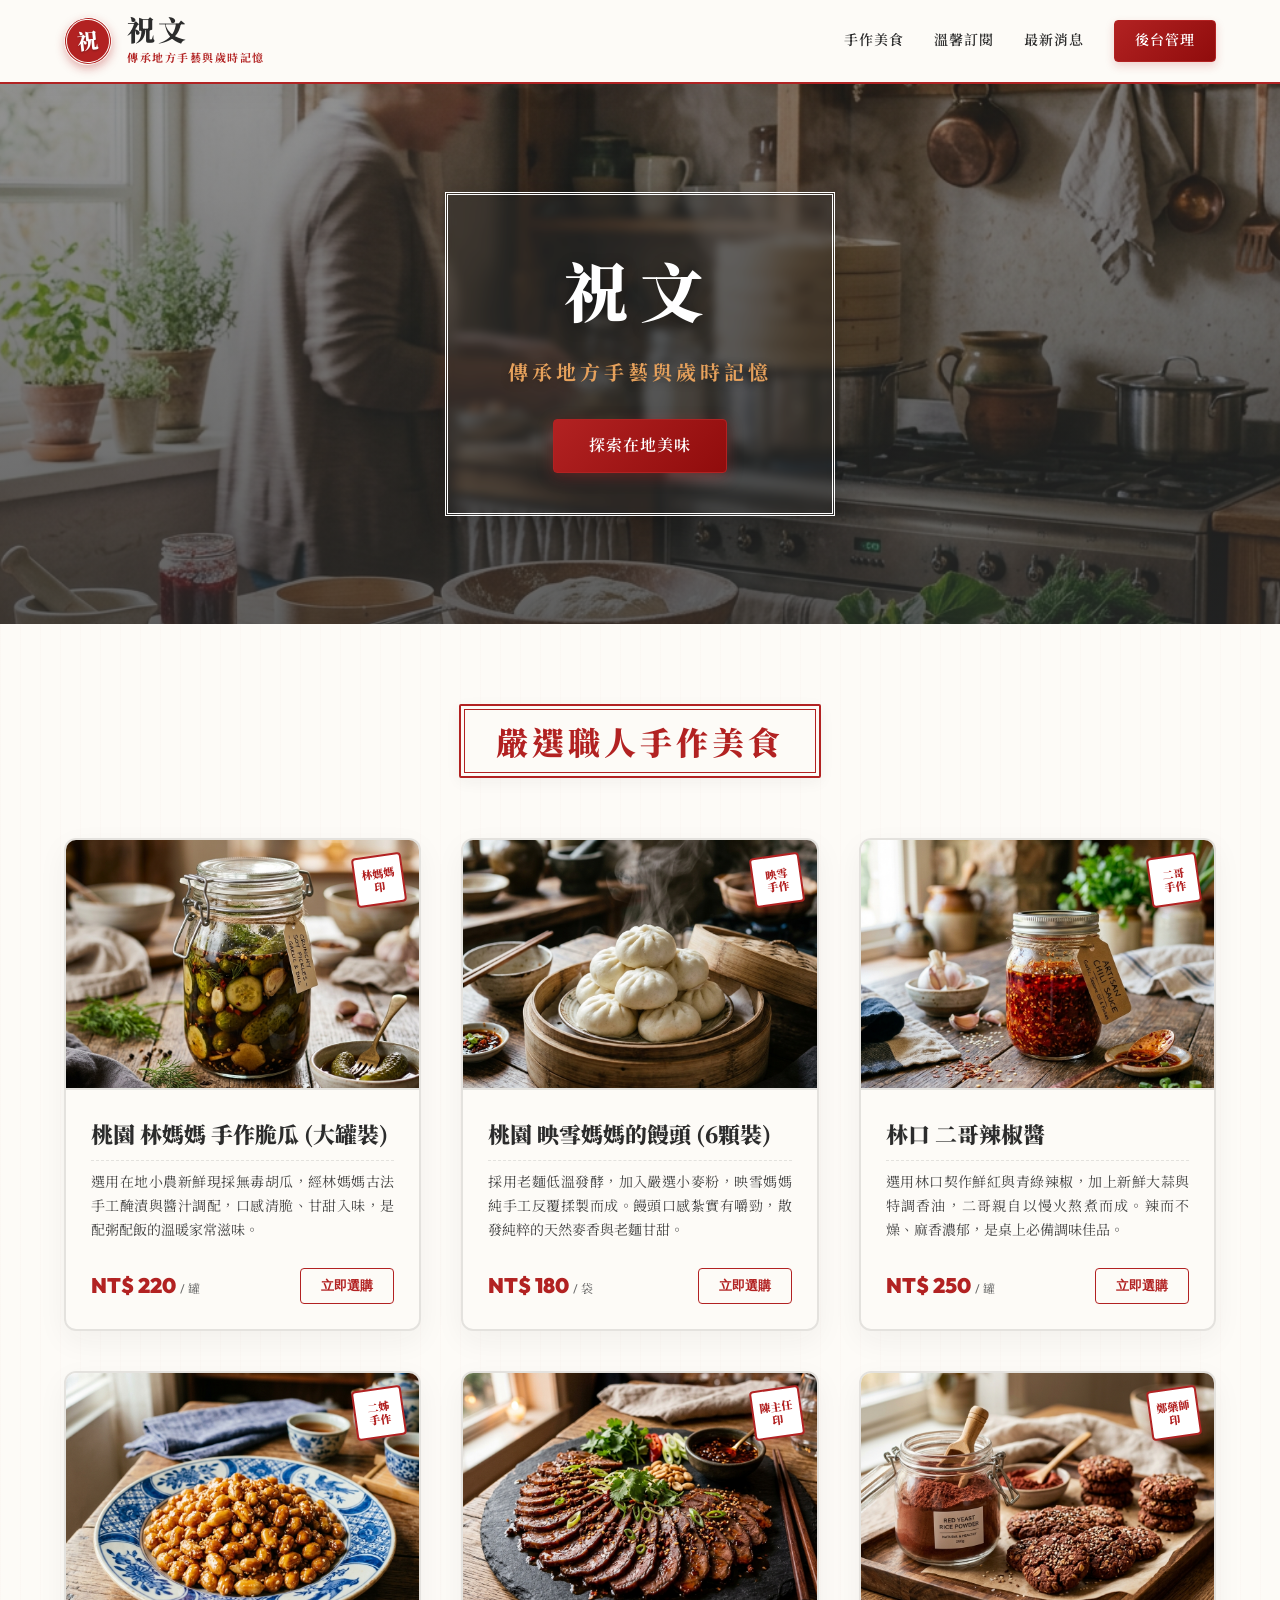
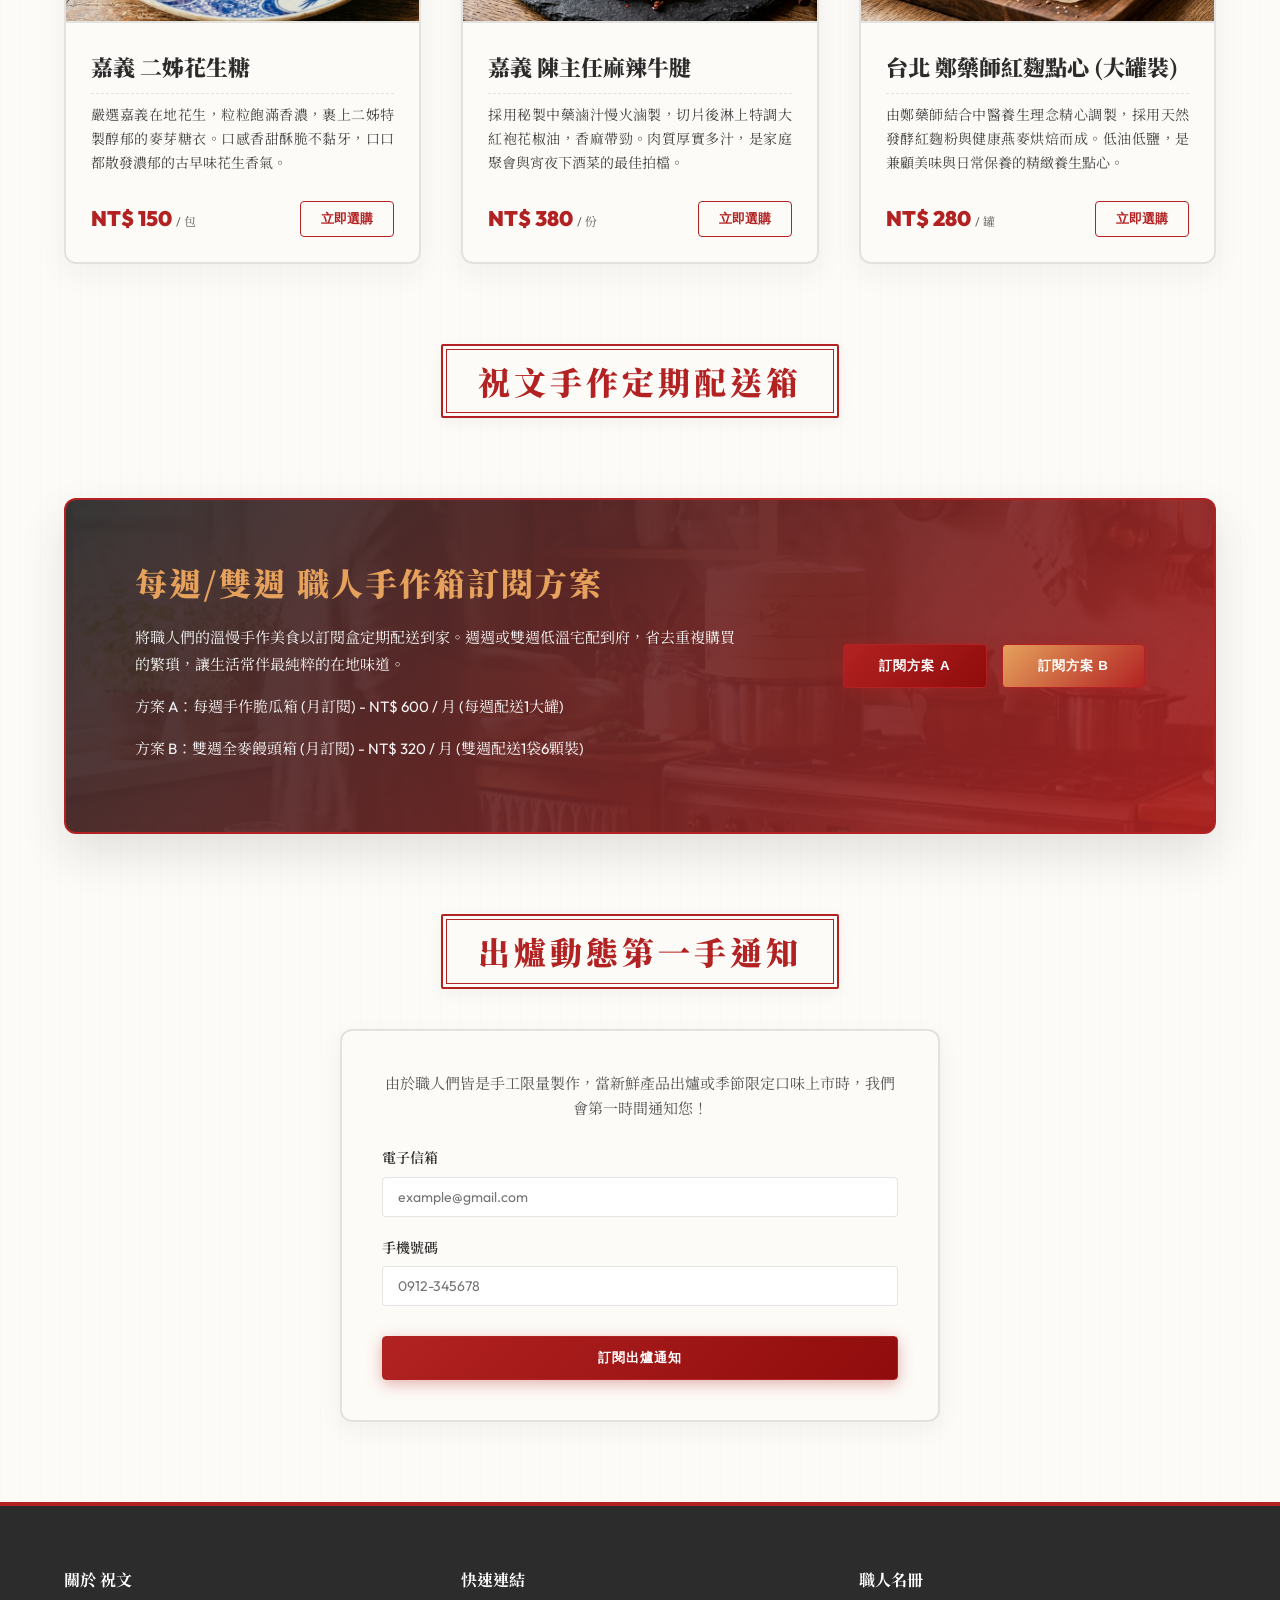
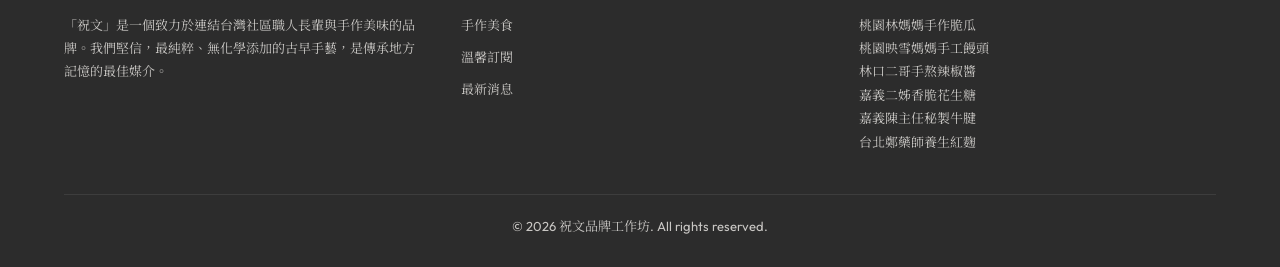
==== static/index.html @ 458bd20e "Initial commit for Zhuwen mom's taste" ====
<!DOCTYPE html>
<html lang="zh-TW">
<head>
    <meta charset="utf-8">
    <meta name="viewport" content="width=device-width, initial-scale=1.0">
    <title>祝文 | 傳承地方手藝與歲時記憶 - 職人手作美食平台</title>
    <link rel="stylesheet" href="style.css">
</head>
<body>

    <!-- Header Navigation -->
    <header>
        <a href="index.html" class="brand-header-group">
            <div class="brand-stamp">祝</div>
            <div class="logo-container">
                <span class="brand-name">祝文</span>
                <span class="brand-slogan">傳承地方手藝與歲時記憶</span>
            </div>
        </a>
        <nav>
            <a href="#products">手作美食</a>
            <a href="#subscriptions">溫馨訂閱</a>
            <a href="#newsletter">最新消息</a>
            <a href="admin.html" class="btn-header">後台管理</a>
        </nav>
    </header>

    <!-- Hero Banner -->
    <section class="hero-section">
        <div class="hero-bg"></div>
        <div class="hero-content">
            <h1>祝文</h1>
            <p>傳承地方手藝與歲時記憶</p>
            <a href="#products" class="btn-primary">探索在地美味</a>
        </div>
    </section>

    <!-- Product Showcase -->
    <section class="container" id="products">
        <div class="section-title">
            <h2>嚴選職人手作美食</h2>
        </div>
        <div class="product-grid">
            <!-- Product 1: Mrs. Lin Pickled Cucumber -->
            <div class="product-card">
                <div class="product-img">
                    <img src="images/cucumber.png" alt="桃園 林媽媽手作脆瓜">
                </div>
                <div class="product-info">
                    <h3>桃園 林媽媽 手作脆瓜 (大罐裝)</h3>
                    <p class="product-desc">選用在地小農新鮮現採無毒胡瓜，經林媽媽古法手工醃漬與醬汁調配，口感清脆、甘甜入味，是配粥配飯的溫暖家常滋味。</p>
                    <div class="product-meta">
                        <span class="product-price">NT$ 220 <span>/ 罐</span></span>
                        <button class="btn-card" onclick="openOrderModal('桃園 林媽媽 手作脆瓜 (大罐裝)', 220, 'single')">立即選購</button>
                    </div>
                    <div class="artisan-seal">林媽媽<br>印</div>
                </div>
            </div>
            
            <!-- Product 2: Mrs. Ying-Xue Steamed Buns -->
            <div class="product-card">
                <div class="product-img">
                    <img src="images/buns.png" alt="桃園 映雪媽媽的饅頭">
                </div>
                <div class="product-info">
                    <h3>桃園 映雪媽媽的饅頭 (6顆裝)</h3>
                    <p class="product-desc">採用老麵低溫發酵，加入嚴選小麥粉，映雪媽媽純手工反覆揉製而成。饅頭口感紮實有嚼勁，散發純粹的天然麥香與老麵甘甜。</p>
                    <div class="product-meta">
                        <span class="product-price">NT$ 180 <span>/ 袋</span></span>
                        <button class="btn-card" onclick="openOrderModal('桃園 映雪媽媽的饅頭 (6顆裝)', 180, 'single')">立即選購</button>
                    </div>
                    <div class="artisan-seal">映雪<br>手作</div>
                </div>
            </div>

            <!-- Product 3: Linkou Brother Er Chili Sauce -->
            <div class="product-card">
                <div class="product-img">
                    <img src="images/chili.png" alt="林口 二哥辣椒醬">
                </div>
                <div class="product-info">
                    <h3>林口 二哥辣椒醬</h3>
                    <p class="product-desc">選用林口契作鮮紅與青綠辣椒，加上新鮮大蒜與特調香油，二哥親自以慢火熬煮而成。辣而不燥、麻香濃郁，是桌上必備調味佳品。</p>
                    <div class="product-meta">
                        <span class="product-price">NT$ 250 <span>/ 罐</span></span>
                        <button class="btn-card" onclick="openOrderModal('林口 二哥辣椒醬', 250, 'single')">立即選購</button>
                    </div>
                    <div class="artisan-seal">二哥<br>手作</div>
                </div>
            </div>

            <!-- Product 4: Chiayi Second Sister Peanut Candy -->
            <div class="product-card">
                <div class="product-img">
                    <img src="images/peanuts.png" alt="嘉義 二姊花生糖">
                </div>
                <div class="product-info">
                    <h3>嘉義 二姊花生糖</h3>
                    <p class="product-desc">嚴選嘉義在地花生，粒粒飽滿香濃，裹上二姊特製醇郁的麥芽糖衣。口感香甜酥脆不黏牙，口口都散發濃郁的古早味花生香氣。</p>
                    <div class="product-meta">
                        <span class="product-price">NT$ 150 <span>/ 包</span></span>
                        <button class="btn-card" onclick="openOrderModal('嘉義 二姊花生糖', 150, 'single')">立即選購</button>
                    </div>
                    <div class="artisan-seal">二姊<br>手作</div>
                </div>
            </div>

            <!-- Product 5: Chiayi Director Chen Mala Beef Shank -->
            <div class="product-card">
                <div class="product-img">
                    <img src="images/beef.png" alt="嘉義 陳主任麻辣牛腱">
                </div>
                <div class="product-info">
                    <h3>嘉義 陳主任麻辣牛腱</h3>
                    <p class="product-desc">採用秘製中藥滷汁慢火滷製，切片後淋上特調大紅袍花椒油，香麻帶勁。肉質厚實多汁，是家庭聚會與宵夜下酒菜的最佳拍檔。</p>
                    <div class="product-meta">
                        <span class="product-price">NT$ 380 <span>/ 份</span></span>
                        <button class="btn-card" onclick="openOrderModal('嘉義 陳主任麻辣牛腱', 380, 'single')">立即選購</button>
                    </div>
                    <div class="artisan-seal">陳主任<br>印</div>
                </div>
            </div>

            <!-- Product 6: Taipei Pharmacist Zheng Red Yeast Rice -->
            <div class="product-card">
                <div class="product-img">
                    <img src="images/red_yeast.png" alt="台北 鄭藥師紅麴點心">
                </div>
                <div class="product-info">
                    <h3>台北 鄭藥師紅麴點心 (大罐裝)</h3>
                    <p class="product-desc">由鄭藥師結合中醫養生理念精心調製，採用天然發酵紅麴粉與健康燕麥烘焙而成。低油低鹽，是兼顧美味與日常保養的精緻養生點心。</p>
                    <div class="product-meta">
                        <span class="product-price">NT$ 280 <span>/ 罐</span></span>
                        <button class="btn-card" onclick="openOrderModal('台北 鄭藥師紅麴點心 (大罐裝)', 280, 'single')">立即選購</button>
                    </div>
                    <div class="artisan-seal">鄭藥師<br>印</div>
                </div>
            </div>
        </div>
    </section>

    <!-- Subscriptions Section -->
    <section class="container" id="subscriptions">
        <div class="section-title">
            <h2>祝文手作定期配送箱</h2>
        </div>
        <div class="sub-banner">
            <div class="sub-banner-text">
                <h3>每週/雙週 職人手作箱訂閱方案</h3>
                <p>將職人們的溫慢手作美食以訂閱盒定期配送到家。週週或雙週低溫宅配到府，省去重複購買的繁瑣，讓生活常伴最純粹的在地味道。</p>
                <p>方案 A：每週手作脆瓜箱 (月訂閱) - NT$ 600 / 月 (每週配送1大罐)</p>
                <p>方案 B：雙週全麥饅頭箱 (月訂閱) - NT$ 320 / 月 (雙週配送1袋6顆裝)</p>
            </div>
            <div style="display: flex; gap: 15px; flex-wrap: wrap;">
                <button class="btn-primary" onclick="openOrderModal('每週手作脆瓜箱 (訂閱/月)', 600, 'subscription')">訂閱方案 A</button>
                <button class="btn-primary" style="background: linear-gradient(135deg, var(--harvest-yellow), var(--temple-red));" onclick="openOrderModal('雙週全麥饅頭箱 (訂閱/月)', 320, 'subscription')">訂閱方案 B</button>
            </div>
        </div>
    </section>

    <!-- Newsletter/Notification Subscription -->
    <section class="container" id="newsletter" style="max-width: 600px; text-align: center;">
        <div class="section-title">
            <h2>出爐動態第一手通知</h2>
        </div>
        <div class="metric-card" style="padding: 40px; margin-top: -20px;">
            <p style="margin-bottom: 25px; font-size: 15px; color: #555;">由於職人們皆是手工限量製作，當新鮮產品出爐或季節限定口味上市時，我們會第一時間通知您！</p>
            <form id="subscribe-form" onsubmit="handleSubscribe(event)">
                <div class="form-group" style="text-align: left;">
                    <label for="sub-email">電子信箱</label>
                    <input type="email" id="sub-email" class="form-control" placeholder="example@gmail.com" required>
                </div>
                <div class="form-group" style="text-align: left;">
                    <label for="sub-phone">手機號碼</label>
                    <input type="tel" id="sub-phone" class="form-control" placeholder="0912-345678" required>
                </div>
                <button type="submit" class="btn-primary" style="width: 100%; margin-top: 10px;">訂閱出爐通知</button>
            </form>
            <div id="sub-status" style="margin-top: 15px; font-weight: bold; color: var(--temple-red); display: none;"></div>
        </div>
    </section>

    <!-- Footer -->
    <footer>
        <div class="footer-grid">
            <div class="footer-col">
                <h4>關於 祝文</h4>
                <p>「祝文」是一個致力於連結台灣社區職人長輩與手作美味的品牌。我們堅信，最純粹、無化學添加的古早手藝，是傳承地方記憶的最佳媒介。</p>
            </div>
            <div class="footer-col">
                <h4>快速連結</h4>
                <ul>
                    <li><a href="#products">手作美食</a></li>
                    <li><a href="#subscriptions">溫馨訂閱</a></li>
                    <li><a href="#newsletter">最新消息</a></li>
                </ul>
            </div>
            <div class="footer-col">
                <h4>職人名冊</h4>
                <p>桃園林媽媽手作脆瓜<br>
                桃園映雪媽媽手工饅頭<br>
                林口二哥手熬辣椒醬<br>
                嘉義二姊香脆花生糖<br>
                嘉義陳主任秘製牛腱<br>
                台北鄭藥師養生紅麴</p>
            </div>
        </div>
        <div class="footer-bottom">
            <p>&copy; 2026 祝文品牌工作坊. All rights reserved.</p>
        </div>
    </footer>

    <!-- Ordering Modal -->
    <div class="modal" id="order-modal">
        <div class="modal-content">
            <button class="modal-close" onclick="closeOrderModal()">&times;</button>
            <h3 id="modal-title" style="margin-bottom: 20px; font-family: 'Noto Serif TC', serif; color: var(--temple-red); font-size: 24px;"></h3>
            <form id="order-form" onsubmit="handlePlaceOrder(event)">
                <input type="hidden" id="order-item-name">
                <input type="hidden" id="order-item-price">
                <input type="hidden" id="order-type">
                
                <div class="form-group">
                    <label for="cust-name">收件人姓名</label>
                    <input type="text" id="cust-name" class="form-control" required>
                </div>
                <div class="form-group">
                    <label for="cust-phone">聯絡手機</label>
                    <input type="tel" id="cust-phone" class="form-control" required placeholder="0912-345678">
                </div>
                <div class="form-group">
                    <label for="cust-address">配送地址</label>
                    <input type="text" id="cust-address" class="form-control" required>
                </div>
                <div class="form-group">
                    <label for="cust-qty" id="qty-label">數量</label>
                    <input type="number" id="cust-qty" class="form-control" min="1" value="1" oninput="updateTotal()" required>
                </div>
                <div style="margin: 25px 0; display: flex; justify-content: space-between; align-items: center; border-top: 1px dashed var(--glass-border); padding-top: 15px;">
                    <span style="font-weight: 600; font-size: 16px;">應付總金額：</span>
                    <span id="order-total" style="font-size: 24px; font-weight: 800; color: var(--temple-red);">NT$ 0</span>
                </div>
                <button type="submit" class="btn-primary" style="width: 100%;">確認提交</button>
            </form>
        </div>
    </div>

    <!-- Scripts -->
    <script>
        function openOrderModal(itemName, price, type) {
            document.getElementById('order-item-name').value = itemName;
            document.getElementById('order-item-price').value = price;
            document.getElementById('order-type').value = type;
            
            document.getElementById('modal-title').innerText = type === 'subscription' ? '手作箱溫馨訂閱' : '美食單次選購';
            
            if (type === 'subscription') {
                document.getElementById('qty-label').style.display = 'none';
                document.getElementById('cust-qty').style.display = 'none';
                document.getElementById('cust-qty').value = 1;
            } else {
                document.getElementById('qty-label').style.display = 'block';
                document.getElementById('cust-qty').style.display = 'block';
                document.getElementById('cust-qty').value = 1;
            }
            
            updateTotal();
            document.getElementById('order-modal').classList.add('active');
        }

        function closeOrderModal() {
            document.getElementById('order-modal').classList.remove('active');
            document.getElementById('order-form').reset();
        }

        function updateTotal() {
            const price = parseFloat(document.getElementById('order-item-price').value) || 0;
            const qty = parseInt(document.getElementById('cust-qty').value) || 1;
            const total = price * qty;
            document.getElementById('order-total').innerText = 'NT$ ' + total;
        }

        async function handlePlaceOrder(event) {
            event.preventDefault();
            const customer_name = document.getElementById('cust-name').value;
            const phone = document.getElementById('cust-phone').value;
            const address = document.getElementById('cust-address').value;
            const qty = parseInt(document.getElementById('cust-qty').value) || 1;
            const item_name = document.getElementById('order-item-name').value;
            const price = parseFloat(document.getElementById('order-item-price').value) || 0;
            const type = document.getElementById('order-type').value;
            const amount = price * qty;
            
            const payload = {
                customer_name,
                phone,
                address,
                items: [{name: item_name, price, qty}],
                type,
                amount
            };
            
            try {
                const response = await fetch('/api/order', {
                    method: 'POST',
                    headers: {'Content-Type': 'application/json'},
                    body: JSON.stringify(payload)
                });
                const result = await response.json();
                if (result.status === 'success') {
                    alert('下單成功！您的訂單/訂閱編號為：' + result.order_id);
                    closeOrderModal();
                } else {
                    alert('提交失敗：' + result.message);
                }
            } catch (err) {
                alert('網路錯誤，無法提交訂單！');
            }
        }

        async function handleSubscribe(event) {
            event.preventDefault();
            const email = document.getElementById('sub-email').value;
            const phone = document.getElementById('sub-phone').value;
            const statusEl = document.getElementById('sub-status');
            
            try {
                const response = await fetch('/api/subscribe', {
                    method: 'POST',
                    headers: {'Content-Type': 'application/json'},
                    body: JSON.stringify({email, phone})
                });
                const result = await response.json();
                if (result.status === 'success') {
                    statusEl.innerText = '訂閱成功！最新出爐通知將第一時間發送給您。';
                    statusEl.style.display = 'block';
                    document.getElementById('subscribe-form').reset();
                    setTimeout(() => statusEl.style.display = 'none', 5000);
                } else {
                    alert('訂閱失敗：' + result.message);
                }
            } catch (err) {
                alert('網路錯誤，訂閱失敗！');
            }
        }
    </script>
</body>
</html>
---- static/style.css ----
@import url('https://fonts.googleapis.com/css2?family=Outfit:wght@300;400;600;800&family=Noto+Serif+TC:wght@400;700;900&display=swap');

:root {
    --temple-red: #B22222;
    --harvest-yellow: #E6A15C;
    --paper-white: #FDFBF7;
    --ink-black: #2C2C2C;
    --glass-bg: rgba(253, 251, 247, 0.96);
    --glass-border: rgba(44, 44, 44, 0.12);
    --shadow-light: rgba(44, 44, 44, 0.05);
    --shadow-dark: rgba(44, 44, 44, 0.12);
    --transition: all 0.3s cubic-bezier(0.4, 0, 0.2, 1);
}

* {
    margin: 0;
    padding: 0;
    box-sizing: border-box;
}

body {
    background-color: var(--paper-white);
    /* Vintage manuscript paper vertical lines effect */
    background-image: linear-gradient(90deg, rgba(178, 34, 34, 0.015) 1px, transparent 1px);
    background-size: 20px 100%;
    font-family: 'Outfit', 'Noto Serif TC', sans-serif;
    color: var(--ink-black);
    line-height: 1.7;
    overflow-x: hidden;
}

/* Animations */
@keyframes fadeInUp {
    from {
        opacity: 0;
        transform: translateY(20px);
    }
    to {
        opacity: 1;
        transform: translateY(0);
    }
}

/* Header & Brand Stamp Logo */
header {
    background: var(--glass-bg);
    backdrop-filter: blur(12px);
    border-bottom: 2px solid var(--temple-red);
    position: sticky;
    top: 0;
    z-index: 1000;
    padding: 15px 5%;
    display: flex;
    justify-content: space-between;
    align-items: center;
    box-shadow: 0 4px 30px var(--shadow-light);
}

.brand-header-group {
    display: flex;
    align-items: center;
    gap: 15px;
    text-decoration: none;
    color: inherit;
}

.brand-stamp {
    width: 48px;
    height: 48px;
    background-color: var(--temple-red);
    border-radius: 50%;
    display: flex;
    align-items: center;
    justify-content: center;
    box-shadow: 0 4px 10px rgba(178, 34, 34, 0.35);
    font-family: 'Noto Serif TC', serif;
    font-weight: 900;
    font-size: 21px;
    color: #fff;
    border: 3px double #FDFBF7;
    text-shadow: 0 1px 2px rgba(0, 0, 0, 0.3);
    transform: rotate(-6deg); /* Styled organic stamp rotation */
    user-select: none;
}

.logo-container {
    display: flex;
    flex-direction: column;
}

.brand-name {
    font-family: 'Noto Serif TC', serif;
    font-weight: 900;
    font-size: 28px;
    letter-spacing: 3px;
    color: var(--ink-black);
    line-height: 1.0;
}

.brand-phonetic {
    font-family: 'Outfit', sans-serif;
    font-size: 11px;
    font-weight: 600;
    color: var(--temple-red);
    letter-spacing: 2px;
    margin-left: 8px;
    text-transform: uppercase;
}

.brand-slogan {
    font-family: 'Noto Serif TC', serif;
    font-weight: 700;
    font-size: 11px;
    letter-spacing: 1.5px;
    color: var(--temple-red);
    margin-top: 5px;
}

nav {
    display: flex;
    align-items: center;
    gap: 30px;
}

nav a {
    text-decoration: none;
    color: var(--ink-black);
    font-weight: 600;
    font-size: 14px;
    transition: var(--transition);
    letter-spacing: 1px;
}

nav a:hover {
    color: var(--temple-red);
}

.btn-header {
    background: linear-gradient(135deg, var(--temple-red), #900c0c);
    color: #fff !important;
    padding: 8px 20px;
    border-radius: 4px; /* Blocky traditional tag style */
    font-weight: 600;
    box-shadow: 0 4px 10px rgba(178, 34, 34, 0.2);
    border: 1px solid var(--temple-red);
}

.btn-header:hover {
    transform: translateY(-2px);
    box-shadow: 0 6px 15px rgba(178, 34, 34, 0.3);
}

/* Hero Section */
.hero-section {
    position: relative;
    height: 60vh;
    display: flex;
    align-items: center;
    justify-content: center;
    text-align: center;
    color: #fff;
    padding: 0 20px;
    overflow: hidden;
}

.hero-bg {
    position: absolute;
    top: 0; left: 0; width: 100%; height: 100%;
    background-image: linear-gradient(rgba(44, 44, 44, 0.5), rgba(44, 44, 44, 0.75)), url('images/hero.png');
    background-size: cover;
    background-position: center;
    z-index: 1;
    transform: scale(1.03);
    transition: transform 5s ease-out;
}

.hero-section:hover .hero-bg {
    transform: scale(1);
}

.hero-content {
    position: relative;
    z-index: 2;
    max-width: 800px;
    animation: fadeInUp 1s ease-out;
    border: 3px double #fff;
    padding: 40px 60px;
    background: rgba(44, 44, 44, 0.35);
    backdrop-filter: blur(4px);
    box-shadow: 0 10px 30px rgba(0,0,0,0.3);
}

.hero-content h1 {
    font-family: 'Noto Serif TC', serif;
    font-weight: 900;
    font-size: 64px;
    letter-spacing: 12px;
    margin-bottom: 12px;
    text-shadow: 0 4px 15px rgba(0,0,0,0.4);
}

.hero-content p {
    font-family: 'Noto Serif TC', serif;
    font-size: 20px;
    font-weight: 700;
    color: var(--harvest-yellow);
    letter-spacing: 4px;
    margin-bottom: 30px;
    text-shadow: 0 2px 8px rgba(0,0,0,0.4);
}

.btn-primary {
    display: inline-block;
    padding: 12px 35px;
    background: linear-gradient(135deg, var(--temple-red), #900c0c);
    color: #fff;
    text-decoration: none;
    font-weight: 600;
    border-radius: 4px; /* Blocky shop sign style */
    box-shadow: 0 4px 15px rgba(178, 34, 34, 0.35);
    border: 1px solid var(--temple-red);
    cursor: pointer;
    transition: var(--transition);
    letter-spacing: 1px;
}

.btn-primary:hover {
    transform: translateY(-3px);
    box-shadow: 0 8px 25px rgba(178, 34, 34, 0.5);
}

/* Section Plaque Signboards (匾額設計) */
.container {
    width: 90%;
    max-width: 1200px;
    margin: 80px auto;
}

.section-title {
    text-align: center;
    margin-bottom: 60px;
}

.section-title h2 {
    font-family: 'Noto Serif TC', serif;
    font-weight: 900;
    font-size: 32px;
    color: var(--temple-red);
    border: 2px solid var(--temple-red);
    padding: 8px 35px;
    border-radius: 2px;
    background: var(--glass-bg);
    box-shadow: 0 4px 15px var(--shadow-light);
    display: inline-block;
    letter-spacing: 4px;
    position: relative;
}

/* Vintage double border decoration inside plaque */
.section-title h2::before {
    content: "";
    position: absolute;
    top: 3px; left: 3px; right: 3px; bottom: 3px;
    border: 1px solid var(--temple-red);
    pointer-events: none;
}

/* Product Section & Cards */
.product-grid {
    display: grid;
    grid-template-columns: repeat(auto-fit, minmax(340px, 1fr));
    gap: 40px;
}

.product-card {
    background: var(--glass-bg);
    border: 2px solid var(--glass-border);
    border-radius: 12px;
    overflow: hidden;
    box-shadow: 0 10px 30px var(--shadow-light);
    transition: var(--transition);
    display: flex;
    flex-direction: column;
    position: relative;
}

.product-card:hover {
    transform: translateY(-8px);
    box-shadow: 0 15px 40px var(--shadow-dark);
    border-color: var(--temple-red);
}

.product-img {
    height: 250px;
    overflow: hidden;
    position: relative;
    border-bottom: 2px solid var(--glass-border);
}

.product-img img {
    width: 100%;
    height: 100%;
    object-fit: cover;
    transition: var(--transition);
}

.product-card:hover .product-img img {
    transform: scale(1.05);
}

/* Artisan Signature Seal (落款章) - Relocated to top-right of image to avoid overlaps */
.artisan-seal {
    position: absolute;
    top: 15px;
    right: 15px;
    z-index: 10;
    width: 50px;
    height: 50px;
    border: 2.5px solid var(--temple-red);
    color: var(--temple-red);
    background-color: #fff;
    font-family: 'Noto Serif TC', serif;
    font-size: 11px;
    font-weight: 900;
    display: flex;
    align-items: center;
    justify-content: center;
    text-align: center;
    line-height: 1.15;
    border-radius: 4px;
    transform: rotate(-8deg); /* Organic stamped tilt */
    box-shadow: 0 4px 10px rgba(178, 34, 34, 0.2);
    pointer-events: none;
    user-select: none;
}

.product-info {
    padding: 25px;
    display: flex;
    flex-direction: column;
    flex-grow: 1;
}

.product-info h3 {
    font-family: 'Noto Serif TC', serif;
    font-weight: 900;
    font-size: 22px;
    margin-bottom: 10px;
    color: var(--ink-black);
    border-bottom: 1px dashed var(--glass-border);
    padding-bottom: 8px;
}

.product-desc {
    font-size: 14px;
    color: #444;
    margin-bottom: 25px;
    flex-grow: 1;
    text-align: justify;
}

.product-meta {
    display: flex;
    justify-content: space-between;
    align-items: center;
    margin-top: auto;
}

.product-price {
    font-size: 21px;
    font-weight: 900;
    color: var(--temple-red);
}

.product-price span {
    font-size: 12px;
    color: #666;
    font-weight: 400;
}

.btn-card {
    background: transparent;
    border: 1.5px solid var(--temple-red);
    color: var(--temple-red);
    padding: 8px 20px;
    border-radius: 4px; /* Blocky label style */
    font-weight: 600;
    font-size: 13px;
    cursor: pointer;
    transition: var(--transition);
}

.btn-card:hover {
    background: var(--temple-red);
    color: #fff;
    box-shadow: 0 4px 10px rgba(178, 34, 34, 0.2);
}

/* Subscription Box Banner */
.sub-banner {
    background: linear-gradient(135deg, rgba(44, 44, 44, 0.95), rgba(178, 34, 34, 0.9)), url('images/hero.png');
    background-size: cover;
    background-position: center;
    border-radius: 12px;
    border: 2px solid var(--temple-red);
    padding: 55px 6%;
    color: #fff;
    box-shadow: 0 20px 45px var(--shadow-dark);
    margin-top: 80px;
    display: flex;
    align-items: center;
    justify-content: space-between;
    gap: 40px;
    flex-wrap: wrap;
}

.sub-banner-text {
    max-width: 600px;
}

.sub-banner-text h3 {
    font-family: 'Noto Serif TC', serif;
    font-size: 32px;
    font-weight: 900;
    color: var(--harvest-yellow);
    margin-bottom: 15px;
    letter-spacing: 2px;
}

.sub-banner-text p {
    font-size: 15px;
    opacity: 0.95;
    margin-bottom: 15px;
    line-height: 1.8;
}

/* Modals */
.modal {
    position: fixed;
    top: 0; left: 0; width: 100%; height: 100%;
    background: rgba(44, 44, 44, 0.4);
    backdrop-filter: blur(8px);
    z-index: 2000;
    display: flex;
    align-items: center;
    justify-content: center;
    opacity: 0;
    pointer-events: none;
    transition: var(--transition);
}

.modal.active {
    opacity: 1;
    pointer-events: auto;
}

.modal-content {
    background: var(--paper-white);
    border: 2px solid var(--temple-red);
    border-radius: 12px;
    width: 90%;
    max-width: 520px;
    padding: 35px;
    box-shadow: 0 20px 50px rgba(0,0,0,0.3);
    position: relative;
    transform: scale(0.92);
    transition: var(--transition);
}

.modal.active .modal-content {
    transform: scale(1);
}

.modal-close {
    position: absolute;
    top: 20px;
    right: 20px;
    background: transparent;
    border: none;
    font-size: 24px;
    cursor: pointer;
    color: var(--ink-black);
    opacity: 0.4;
    transition: var(--transition);
}

.modal-close:hover {
    opacity: 1;
}

.form-group {
    margin-bottom: 20px;
}

.form-group label {
    display: block;
    font-weight: 600;
    font-size: 14px;
    margin-bottom: 6px;
}

.form-control {
    width: 100%;
    padding: 10px 15px;
    border: 1px solid var(--glass-border);
    background: #fff;
    border-radius: 4px;
    font-family: inherit;
    font-size: 14px;
    color: var(--ink-black);
    outline: none;
    transition: var(--transition);
}

.form-control:focus {
    border-color: var(--temple-red);
    box-shadow: 0 0 0 3px rgba(178, 34, 34, 0.12);
}

/* Footer Section */
footer {
    background: var(--ink-black);
    color: rgba(253, 251, 247, 0.75);
    padding: 60px 5% 30px;
    font-size: 13px;
    border-top: 4px solid var(--temple-red);
}

.footer-grid {
    display: grid;
    grid-template-columns: repeat(auto-fit, minmax(220px, 1fr));
    gap: 40px;
    max-width: 1200px;
    margin: 0 auto 40px;
}

.footer-col h4 {
    font-family: 'Noto Serif TC', serif;
    font-weight: 700;
    color: #fff;
    font-size: 16px;
    margin-bottom: 20px;
}

.footer-col p {
    line-height: 1.8;
}

.footer-col ul {
    list-style: none;
}

.footer-col ul li {
    margin-bottom: 10px;
}

.footer-col ul li a {
    color: inherit;
    text-decoration: none;
    transition: var(--transition);
}

.footer-col ul li a:hover {
    color: var(--harvest-yellow);
}

.footer-bottom {
    text-align: center;
    border-top: 1px solid rgba(253, 251, 247, 0.08);
    padding-top: 20px;
    max-width: 1200px;
    margin: 0 auto;
}

/* === BACKEND DASHBOARD (admin.html) === */
.dashboard-grid {
    display: grid;
    grid-template-columns: repeat(auto-fit, minmax(220px, 1fr));
    gap: 25px;
    margin-bottom: 40px;
}

.metric-card {
    background: var(--glass-bg);
    backdrop-filter: blur(8px);
    border: 2px solid var(--glass-border);
    padding: 25px;
    border-radius: 12px;
    box-shadow: 0 8px 24px var(--shadow-light);
    display: flex;
    flex-direction: column;
}

.metric-lbl {
    font-size: 11px;
    font-weight: 600;
    color: var(--harvest-yellow);
    letter-spacing: 1.5px;
    text-transform: uppercase;
}

.metric-val {
    font-size: 32px;
    font-weight: 800;
    color: var(--temple-red);
    margin: 8px 0;
}

.metric-desc {
    font-size: 12px;
    color: #666;
}

/* Tabs System */
.tabs-header {
    display: flex;
    border-bottom: 1px solid var(--glass-border);
    margin-bottom: 30px;
    gap: 10px;
}

.tab-btn {
    background: transparent;
    border: none;
    border-bottom: 3px solid transparent;
    padding: 10px 20px;
    font-weight: 600;
    font-size: 15px;
    color: #666;
    cursor: pointer;
    transition: var(--transition);
}

.tab-btn.active {
    color: var(--temple-red);
    border-bottom-color: var(--temple-red);
}

.tab-panel {
    display: none;
    animation: fadeInUp 0.4s ease-out;
}

.tab-panel.active {
    display: block;
}

/* Tables & Lists */
.data-table-container {
    background: var(--glass-bg);
    border: 2px solid var(--glass-border);
    border-radius: 12px;
    overflow-x: auto;
    box-shadow: 0 4px 15px var(--shadow-light);
}

table {
    width: 100%;
    border-collapse: collapse;
    text-align: left;
    font-size: 14px;
}

th, td {
    padding: 15px 20px;
    border-bottom: 1px solid var(--glass-border);
}

th {
    background: rgba(44, 44, 44, 0.02);
    font-weight: 600;
    color: var(--ink-black);
}

tr:last-child td {
    border-bottom: none;
}

.badge {
    display: inline-block;
    padding: 3px 8px;
    font-size: 11px;
    font-weight: 600;
    border-radius: 10px;
}

.badge.pending {
    background: rgba(230, 161, 92, 0.12);
    color: var(--harvest-yellow);
    border: 1px solid var(--harvest-yellow);
}

.badge.shipped {
    background: rgba(178, 34, 34, 0.12);
    color: var(--temple-red);
    border: 1px solid var(--temple-red);
}

.badge.sub {
    background: rgba(44, 44, 44, 0.05);
    color: var(--ink-black);
}

.badge.single {
    background: rgba(0, 0, 0, 0.03);
    color: #666;
}

.btn-ship {
    background: var(--temple-red);
    color: #fff;
    border: none;
    padding: 6px 12px;
    border-radius: 4px;
    font-size: 12px;
    font-weight: 600;
    cursor: pointer;
    box-shadow: 0 2px 5px rgba(178, 34, 34, 0.2);
    transition: var(--transition);
}

.btn-ship:hover {
    background: #900c0c;
    box-shadow: 0 4px 10px rgba(178, 34, 34, 0.35);
}

/* SVG circular progress indicator */
.progress-container {
    display: flex;
    align-items: center;
    gap: 15px;
}

.progress-circle {
    width: 60px;
    height: 60px;
}

.progress-circle-bg {
    fill: none;
    stroke: rgba(44, 44, 44, 0.05);
    stroke-width: 4px;
}

.progress-circle-bar {
    fill: none;
    stroke: var(--temple-red);
    stroke-width: 4px;
    stroke-linecap: round;
    transition: stroke-dashoffset 0.8s ease-in-out;
}

/* Notification Broadcaster Area */
.broadcast-box {
    background: var(--glass-bg);
    border: 2px solid var(--glass-border);
    padding: 30px;
    border-radius: 16px;
    box-shadow: 0 8px 24px var(--shadow-light);
    max-width: 600px;
}

.broadcast-box h3 {
    font-family: 'Noto Serif TC', serif;
    font-size: 20px;
    margin-bottom: 10px;
    color: var(--temple-red);
}

/* Time Seal Ribbon (時光封條) */
.time-seal-ribbon {
    display: block;
    margin-top: 8px;
    font-family: 'Consolas', 'Noto Serif TC', monospace;
    font-size: 10px;
    color: var(--temple-red);
    background: rgba(178, 34, 34, 0.06);
    border: 1px dashed var(--temple-red);
    padding: 4px 10px;
    border-radius: 3px;
    letter-spacing: 0.5px;
    text-align: center;
}
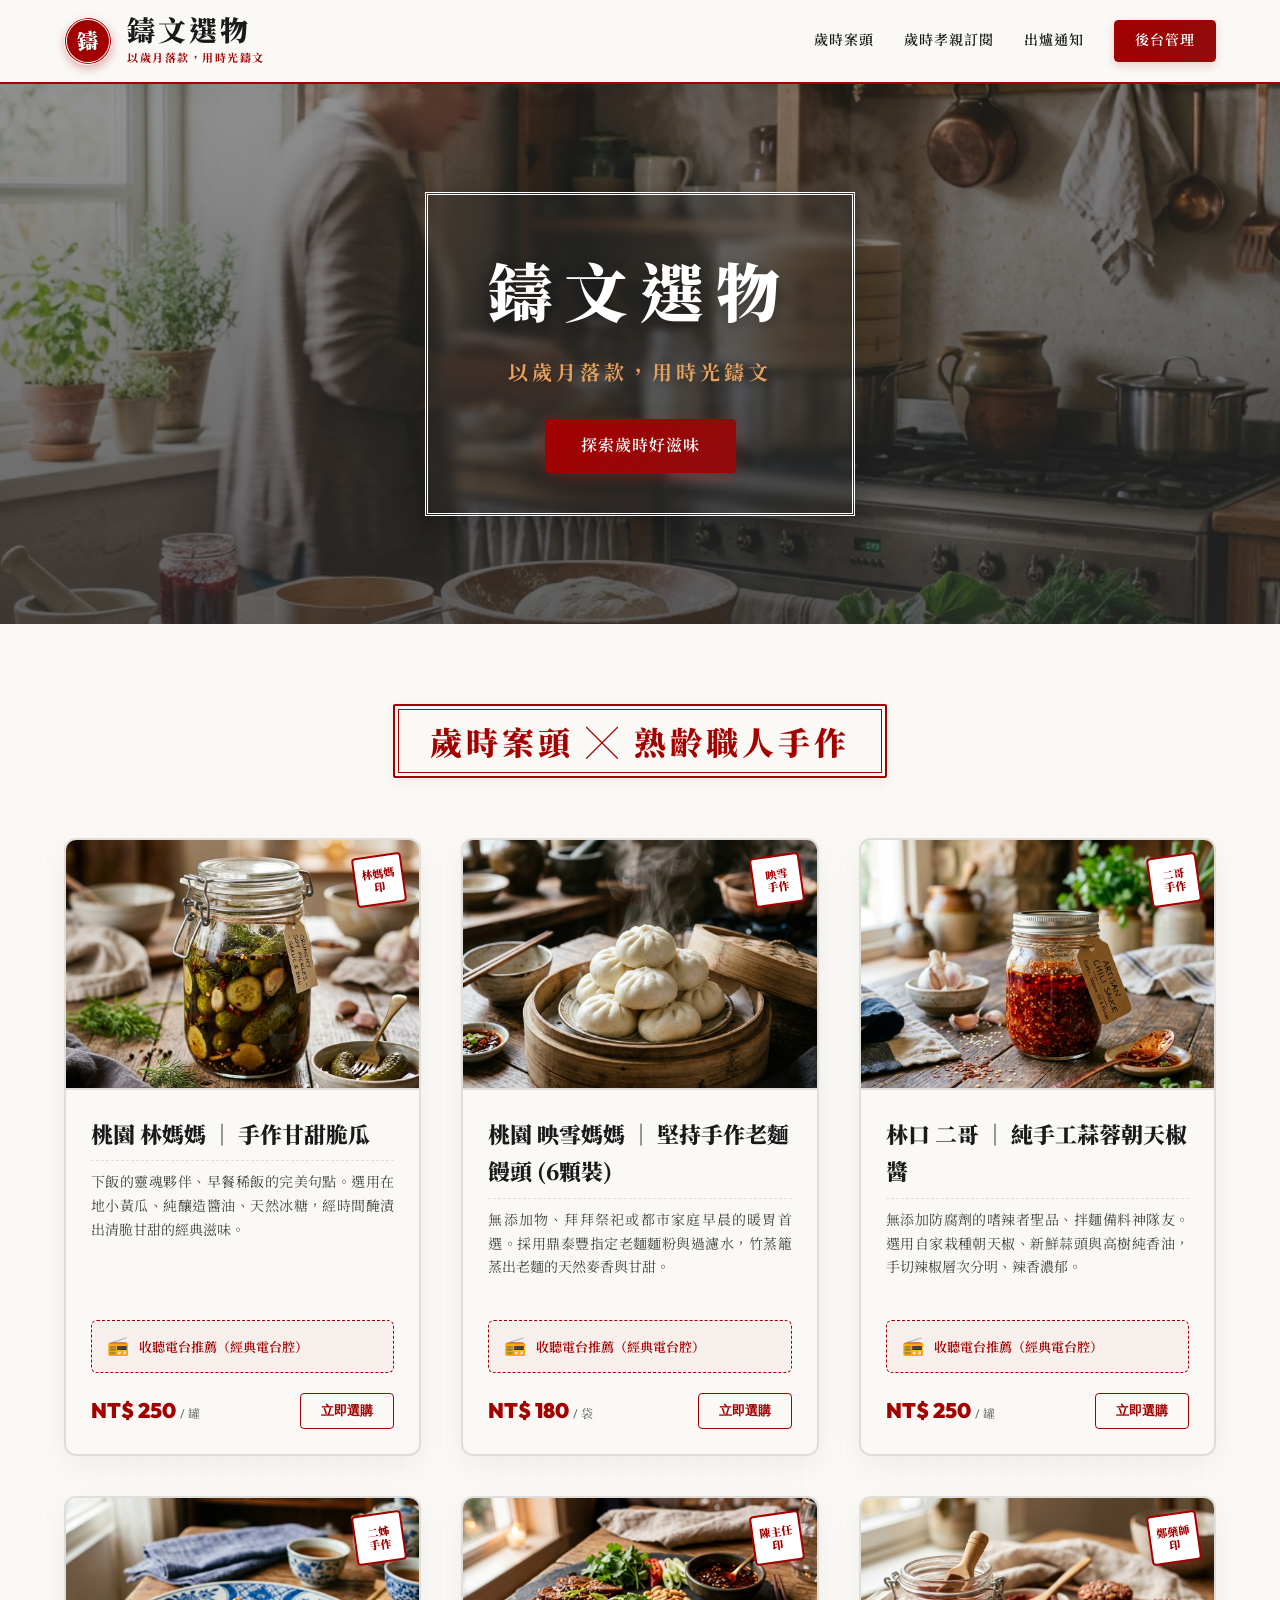
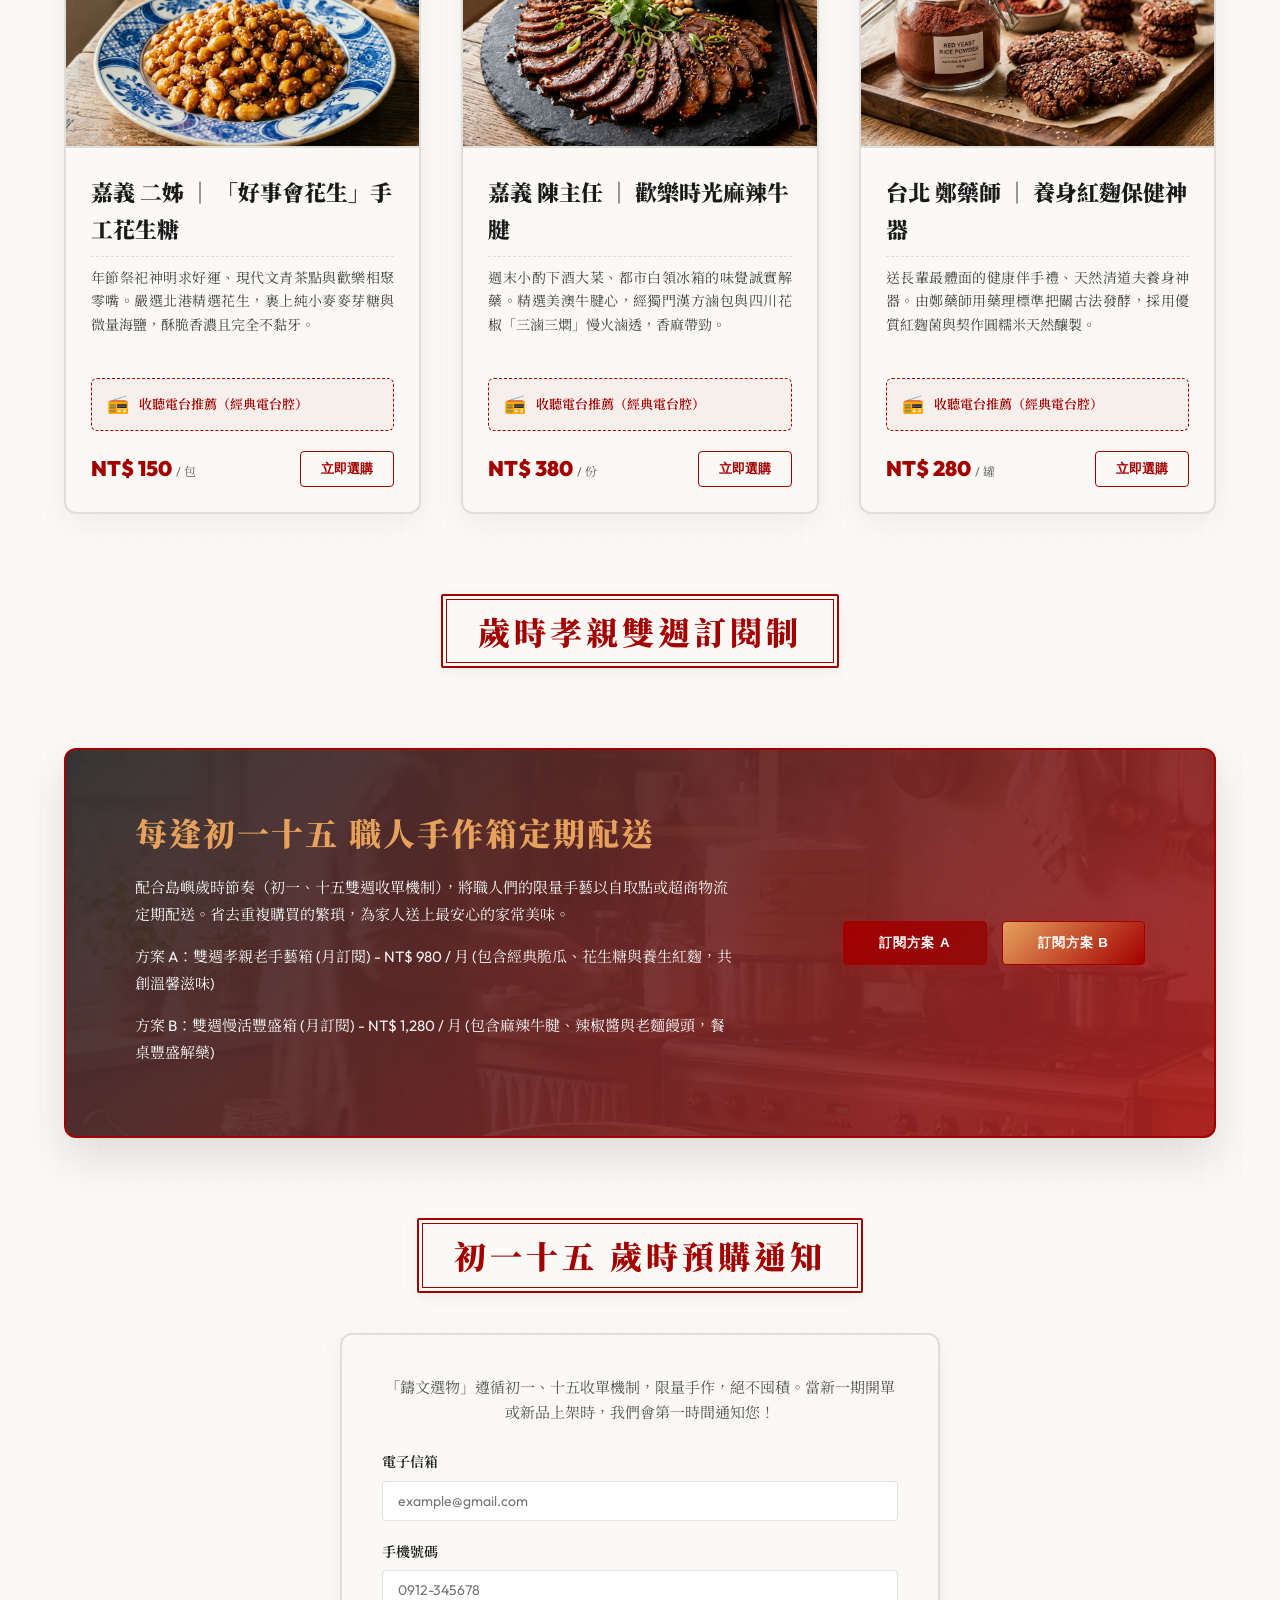
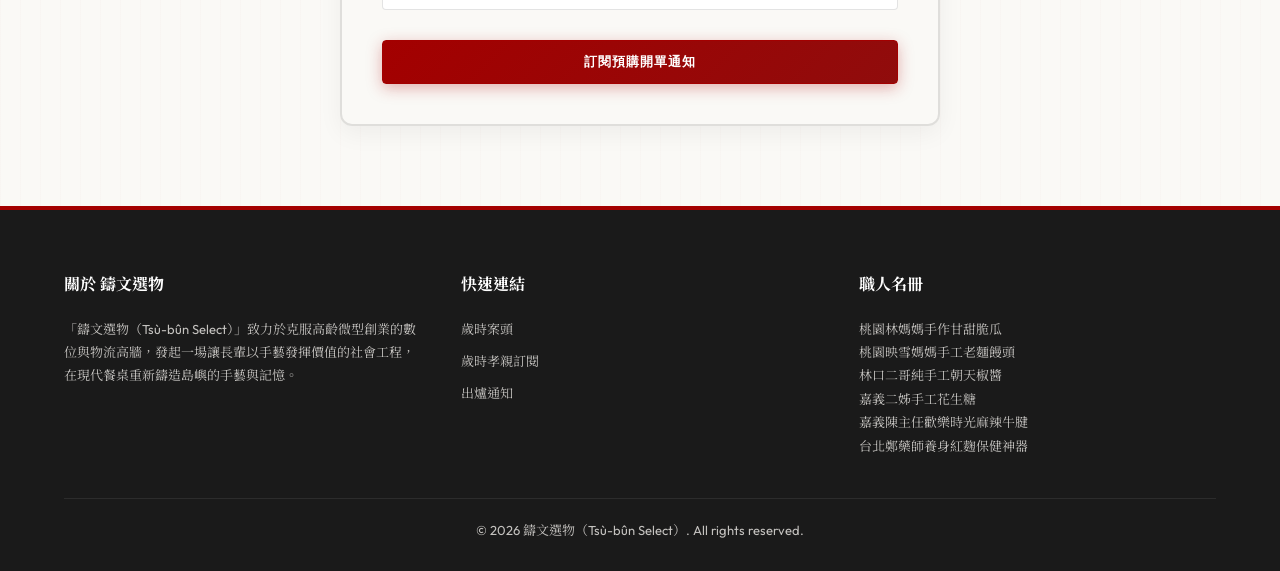
==== commit 7c11a445: "feat: rebrand to '鑄文選物 (Tsù-bûn Select)' and integrate retro radio audio recommendation player" ====
--- a/static/index.html
+++ b/static/index.html
@@ -3,7 +3,7 @@
 <head>
     <meta charset="utf-8">
     <meta name="viewport" content="width=device-width, initial-scale=1.0">
-    <title>祝文 | 傳承地方手藝與歲時記憶 - 職人手作美食平台</title>
+    <title>鑄文選物 | 以歲月落款，用時光鑄文 - 熟齡職人手作平台</title>
     <link rel="stylesheet" href="style.css">
 </head>
 <body>
@@ -11,16 +11,16 @@
     <!-- Header Navigation -->
     <header>
         <a href="index.html" class="brand-header-group">
-            <div class="brand-stamp">祝</div>
+            <div class="brand-stamp">鑄</div>
             <div class="logo-container">
-                <span class="brand-name">祝文</span>
-                <span class="brand-slogan">傳承地方手藝與歲時記憶</span>
+                <span class="brand-name">鑄文選物</span>
+                <span class="brand-slogan">以歲月落款，用時光鑄文</span>
             </div>
         </a>
         <nav>
-            <a href="#products">手作美食</a>
-            <a href="#subscriptions">溫馨訂閱</a>
-            <a href="#newsletter">最新消息</a>
+            <a href="#products">歲時案頭</a>
+            <a href="#subscriptions">歲時孝親訂閱</a>
+            <a href="#newsletter">出爐通知</a>
             <a href="admin.html" class="btn-header">後台管理</a>
         </nav>
     </header>
@@ -29,29 +29,33 @@
     <section class="hero-section">
         <div class="hero-bg"></div>
         <div class="hero-content">
-            <h1>祝文</h1>
-            <p>傳承地方手藝與歲時記憶</p>
-            <a href="#products" class="btn-primary">探索在地美味</a>
+            <h1>鑄文選物</h1>
+            <p>以歲月落款，用時光鑄文</p>
+            <a href="#products" class="btn-primary">探索歲時好滋味</a>
         </div>
     </section>
 
     <!-- Product Showcase -->
     <section class="container" id="products">
         <div class="section-title">
-            <h2>嚴選職人手作美食</h2>
+            <h2>歲時案頭 ╳ 熟齡職人手作</h2>
         </div>
         <div class="product-grid">
             <!-- Product 1: Mrs. Lin Pickled Cucumber -->
             <div class="product-card">
                 <div class="product-img">
-                    <img src="images/cucumber.png" alt="桃園 林媽媽手作脆瓜">
-                </div>
-                <div class="product-info">
-                    <h3>桃園 林媽媽 手作脆瓜 (大罐裝)</h3>
-                    <p class="product-desc">選用在地小農新鮮現採無毒胡瓜，經林媽媽古法手工醃漬與醬汁調配，口感清脆、甘甜入味，是配粥配飯的溫暖家常滋味。</p>
-                    <div class="product-meta">
-                        <span class="product-price">NT$ 220 <span>/ 罐</span></span>
-                        <button class="btn-card" onclick="openOrderModal('桃園 林媽媽 手作脆瓜 (大罐裝)', 220, 'single')">立即選購</button>
+                    <img src="images/cucumber.png" alt="桃園 林媽媽 ｜ 手作甘甜脆瓜">
+                </div>
+                <div class="product-info">
+                    <h3>桃園 林媽媽 ｜ 手作甘甜脆瓜</h3>
+                    <p class="product-desc">下飯的靈魂夥伴、早餐稀飯的完美句點。選用在地小黃瓜、純釀造醬油、天然冰糖，經時間醃漬出清脆甘甜的經典滋味。</p>
+                    <div class="radio-broadcast-player" onclick="toggleRadioPlayer(this, 'lin_cucumber')">
+                        <span class="radio-player-icon">📻</span>
+                        <span class="radio-player-text">收聽電台推薦（經典電台腔）</span>
+                    </div>
+                    <div class="product-meta">
+                        <span class="product-price">NT$ 250 <span>/ 罐</span></span>
+                        <button class="btn-card" onclick="openOrderModal('桃園 林媽媽 ｜ 手作甘甜脆瓜', 250, 'single')">立即選購</button>
                     </div>
                     <div class="artisan-seal">林媽媽<br>印</div>
                 </div>
@@ -60,30 +64,38 @@
             <!-- Product 2: Mrs. Ying-Xue Steamed Buns -->
             <div class="product-card">
                 <div class="product-img">
-                    <img src="images/buns.png" alt="桃園 映雪媽媽的饅頭">
-                </div>
-                <div class="product-info">
-                    <h3>桃園 映雪媽媽的饅頭 (6顆裝)</h3>
-                    <p class="product-desc">採用老麵低溫發酵，加入嚴選小麥粉，映雪媽媽純手工反覆揉製而成。饅頭口感紮實有嚼勁，散發純粹的天然麥香與老麵甘甜。</p>
+                    <img src="images/buns.png" alt="桃園 映雪媽媽 ｜ 堅持手作老麵饅頭 (6顆裝)">
+                </div>
+                <div class="product-info">
+                    <h3>桃園 映雪媽媽 ｜ 堅持手作老麵饅頭 (6顆裝)</h3>
+                    <p class="product-desc">無添加物、拜拜祭祀或都市家庭早晨的暖胃首選。採用鼎泰豐指定老麵麵粉與過濾水，竹蒸籠蒸出老麵的天然麥香與甘甜。</p>
+                    <div class="radio-broadcast-player" onclick="toggleRadioPlayer(this, 'yingxue_buns')">
+                        <span class="radio-player-icon">📻</span>
+                        <span class="radio-player-text">收聽電台推薦（經典電台腔）</span>
+                    </div>
                     <div class="product-meta">
                         <span class="product-price">NT$ 180 <span>/ 袋</span></span>
-                        <button class="btn-card" onclick="openOrderModal('桃園 映雪媽媽的饅頭 (6顆裝)', 180, 'single')">立即選購</button>
+                        <button class="btn-card" onclick="openOrderModal('桃園 映雪媽媽 ｜ 堅持手作老麵饅頭 (6顆裝)', 180, 'single')">立即選購</button>
                     </div>
                     <div class="artisan-seal">映雪<br>手作</div>
                 </div>
             </div>
-
+            
             <!-- Product 3: Linkou Brother Er Chili Sauce -->
             <div class="product-card">
                 <div class="product-img">
-                    <img src="images/chili.png" alt="林口 二哥辣椒醬">
-                </div>
-                <div class="product-info">
-                    <h3>林口 二哥辣椒醬</h3>
-                    <p class="product-desc">選用林口契作鮮紅與青綠辣椒，加上新鮮大蒜與特調香油，二哥親自以慢火熬煮而成。辣而不燥、麻香濃郁，是桌上必備調味佳品。</p>
+                    <img src="images/chili.png" alt="林口 二哥 ｜ 純手工蒜蓉朝天椒醬">
+                </div>
+                <div class="product-info">
+                    <h3>林口 二哥 ｜ 純手工蒜蓉朝天椒醬</h3>
+                    <p class="product-desc">無添加防腐劑的嗜辣者聖品、拌麵備料神隊友。選用自家栽種朝天椒、新鮮蒜頭與高樹純香油，手切辣椒層次分明、辣香濃郁。</p>
+                    <div class="radio-broadcast-player" onclick="toggleRadioPlayer(this, 'er_chili')">
+                        <span class="radio-player-icon">📻</span>
+                        <span class="radio-player-text">收聽電台推薦（經典電台腔）</span>
+                    </div>
                     <div class="product-meta">
                         <span class="product-price">NT$ 250 <span>/ 罐</span></span>
-                        <button class="btn-card" onclick="openOrderModal('林口 二哥辣椒醬', 250, 'single')">立即選購</button>
+                        <button class="btn-card" onclick="openOrderModal('林口 二哥 ｜ 純手工蒜蓉朝天椒醬', 250, 'single')">立即選購</button>
                     </div>
                     <div class="artisan-seal">二哥<br>手作</div>
                 </div>
@@ -92,14 +104,18 @@
             <!-- Product 4: Chiayi Second Sister Peanut Candy -->
             <div class="product-card">
                 <div class="product-img">
-                    <img src="images/peanuts.png" alt="嘉義 二姊花生糖">
-                </div>
-                <div class="product-info">
-                    <h3>嘉義 二姊花生糖</h3>
-                    <p class="product-desc">嚴選嘉義在地花生，粒粒飽滿香濃，裹上二姊特製醇郁的麥芽糖衣。口感香甜酥脆不黏牙，口口都散發濃郁的古早味花生香氣。</p>
+                    <img src="images/peanuts.png" alt="嘉義 二姊 ｜ 「好事會花生」手工花生糖">
+                </div>
+                <div class="product-info">
+                    <h3>嘉義 二姊 ｜ 「好事會花生」手工花生糖</h3>
+                    <p class="product-desc">年節祭祀神明求好運、現代文青茶點與歡樂相聚零嘴。嚴選北港精選花生，裹上純小麥麥芽糖與微量海鹽，酥脆香濃且完全不黏牙。</p>
+                    <div class="radio-broadcast-player" onclick="toggleRadioPlayer(this, 'erjie_peanuts')">
+                        <span class="radio-player-icon">📻</span>
+                        <span class="radio-player-text">收聽電台推薦（經典電台腔）</span>
+                    </div>
                     <div class="product-meta">
                         <span class="product-price">NT$ 150 <span>/ 包</span></span>
-                        <button class="btn-card" onclick="openOrderModal('嘉義 二姊花生糖', 150, 'single')">立即選購</button>
+                        <button class="btn-card" onclick="openOrderModal('嘉義 二姊 ｜ 「好事會花生」手工花生糖', 150, 'single')">立即選購</button>
                     </div>
                     <div class="artisan-seal">二姊<br>手作</div>
                 </div>
@@ -108,14 +124,18 @@
             <!-- Product 5: Chiayi Director Chen Mala Beef Shank -->
             <div class="product-card">
                 <div class="product-img">
-                    <img src="images/beef.png" alt="嘉義 陳主任麻辣牛腱">
-                </div>
-                <div class="product-info">
-                    <h3>嘉義 陳主任麻辣牛腱</h3>
-                    <p class="product-desc">採用秘製中藥滷汁慢火滷製，切片後淋上特調大紅袍花椒油，香麻帶勁。肉質厚實多汁，是家庭聚會與宵夜下酒菜的最佳拍檔。</p>
+                    <img src="images/beef.png" alt="嘉義 陳主任 ｜ 歡樂時光麻辣牛腱">
+                </div>
+                <div class="product-info">
+                    <h3>嘉義 陳主任 ｜ 歡樂時光麻辣牛腱</h3>
+                    <p class="product-desc">週末小酌下酒大菜、都市白領冰箱的味覺誠實解藥。精選美澳牛腱心，經獨門漢方滷包與四川花椒「三滷三燜」慢火滷透，香麻帶勁。</p>
+                    <div class="radio-broadcast-player" onclick="toggleRadioPlayer(this, 'chen_beef')">
+                        <span class="radio-player-icon">📻</span>
+                        <span class="radio-player-text">收聽電台推薦（經典電台腔）</span>
+                    </div>
                     <div class="product-meta">
                         <span class="product-price">NT$ 380 <span>/ 份</span></span>
-                        <button class="btn-card" onclick="openOrderModal('嘉義 陳主任麻辣牛腱', 380, 'single')">立即選購</button>
+                        <button class="btn-card" onclick="openOrderModal('嘉義 陳主任 ｜ 歡樂時光麻辣牛腱', 380, 'single')">立即選購</button>
                     </div>
                     <div class="artisan-seal">陳主任<br>印</div>
                 </div>
@@ -127,8 +147,12 @@
                     <img src="images/red_yeast.png" alt="台北 鄭藥師紅麴點心">
                 </div>
                 <div class="product-info">
-                    <h3>台北 鄭藥師紅麴點心 (大罐裝)</h3>
-                    <p class="product-desc">由鄭藥師結合中醫養生理念精心調製，採用天然發酵紅麴粉與健康燕麥烘焙而成。低油低鹽，是兼顧美味與日常保養的精緻養生點心。</p>
+                    <h3>台北 鄭藥師 ｜ 養身紅麴保健神器</h3>
+                    <p class="product-desc">送長輩最體面的健康伴手禮、天然清道夫養身神器。由鄭藥師用藥理標準把關古法發酵，採用優質紅麴菌與契作圓糯米天然釀製。</p>
+                    <div class="radio-broadcast-player" onclick="toggleRadioPlayer(this, 'zheng_redyeast')">
+                        <span class="radio-player-icon">📻</span>
+                        <span class="radio-player-text">收聽電台推薦（經典電台腔）</span>
+                    </div>
                     <div class="product-meta">
                         <span class="product-price">NT$ 280 <span>/ 罐</span></span>
                         <button class="btn-card" onclick="openOrderModal('台北 鄭藥師紅麴點心 (大罐裝)', 280, 'single')">立即選購</button>
@@ -142,18 +166,18 @@
     <!-- Subscriptions Section -->
     <section class="container" id="subscriptions">
         <div class="section-title">
-            <h2>祝文手作定期配送箱</h2>
+            <h2>歲時孝親雙週訂閱制</h2>
         </div>
         <div class="sub-banner">
             <div class="sub-banner-text">
-                <h3>每週/雙週 職人手作箱訂閱方案</h3>
-                <p>將職人們的溫慢手作美食以訂閱盒定期配送到家。週週或雙週低溫宅配到府，省去重複購買的繁瑣，讓生活常伴最純粹的在地味道。</p>
-                <p>方案 A：每週手作脆瓜箱 (月訂閱) - NT$ 600 / 月 (每週配送1大罐)</p>
-                <p>方案 B：雙週全麥饅頭箱 (月訂閱) - NT$ 320 / 月 (雙週配送1袋6顆裝)</p>
+                <h3>每逢初一十五 職人手作箱定期配送</h3>
+                <p>配合島嶼歲時節奏（初一、十五雙週收單機制），將職人們的限量手藝以自取點或超商物流定期配送。省去重複購買的繁瑣，為家人送上最安心的家常美味。</p>
+                <p>方案 A：雙週孝親老手藝箱 (月訂閱) - NT$ 980 / 月 (包含經典脆瓜、花生糖與養生紅麴，共創溫馨滋味)</p>
+                <p>方案 B：雙週慢活豐盛箱 (月訂閱) - NT$ 1,280 / 月 (包含麻辣牛腱、辣椒醬與老麵饅頭，餐桌豐盛解藥)</p>
             </div>
             <div style="display: flex; gap: 15px; flex-wrap: wrap;">
-                <button class="btn-primary" onclick="openOrderModal('每週手作脆瓜箱 (訂閱/月)', 600, 'subscription')">訂閱方案 A</button>
-                <button class="btn-primary" style="background: linear-gradient(135deg, var(--harvest-yellow), var(--temple-red));" onclick="openOrderModal('雙週全麥饅頭箱 (訂閱/月)', 320, 'subscription')">訂閱方案 B</button>
+                <button class="btn-primary" onclick="openOrderModal('方案 A：雙週孝親老手藝箱 (月訂閱)', 980, 'subscription')">訂閱方案 A</button>
+                <button class="btn-primary" style="background: linear-gradient(135deg, var(--harvest-yellow), var(--temple-red));" onclick="openOrderModal('方案 B：雙週慢活豐盛箱 (月訂閱)', 1280, 'subscription')">訂閱方案 B</button>
             </div>
         </div>
     </section>
@@ -161,10 +185,10 @@
     <!-- Newsletter/Notification Subscription -->
     <section class="container" id="newsletter" style="max-width: 600px; text-align: center;">
         <div class="section-title">
-            <h2>出爐動態第一手通知</h2>
+            <h2>初一十五 歲時預購通知</h2>
         </div>
         <div class="metric-card" style="padding: 40px; margin-top: -20px;">
-            <p style="margin-bottom: 25px; font-size: 15px; color: #555;">由於職人們皆是手工限量製作，當新鮮產品出爐或季節限定口味上市時，我們會第一時間通知您！</p>
+            <p style="margin-bottom: 25px; font-size: 15px; color: #555;">「鑄文選物」遵循初一、十五收單機制，限量手作，絕不囤積。當新一期開單或新品上架時，我們會第一時間通知您！</p>
             <form id="subscribe-form" onsubmit="handleSubscribe(event)">
                 <div class="form-group" style="text-align: left;">
                     <label for="sub-email">電子信箱</label>
@@ -174,7 +198,7 @@
                     <label for="sub-phone">手機號碼</label>
                     <input type="tel" id="sub-phone" class="form-control" placeholder="0912-345678" required>
                 </div>
-                <button type="submit" class="btn-primary" style="width: 100%; margin-top: 10px;">訂閱出爐通知</button>
+                <button type="submit" class="btn-primary" style="width: 100%; margin-top: 10px;">訂閱預購開單通知</button>
             </form>
             <div id="sub-status" style="margin-top: 15px; font-weight: bold; color: var(--temple-red); display: none;"></div>
         </div>
@@ -184,29 +208,29 @@
     <footer>
         <div class="footer-grid">
             <div class="footer-col">
-                <h4>關於 祝文</h4>
-                <p>「祝文」是一個致力於連結台灣社區職人長輩與手作美味的品牌。我們堅信，最純粹、無化學添加的古早手藝，是傳承地方記憶的最佳媒介。</p>
+                <h4>關於 鑄文選物</h4>
+                <p>「鑄文選物（Tsù-bûn Select）」致力於克服高齡微型創業的數位與物流高牆，發起一場讓長輩以手藝發揮價值的社會工程，在現代餐桌重新鑄造島嶼的手藝與記憶。</p>
             </div>
             <div class="footer-col">
                 <h4>快速連結</h4>
                 <ul>
-                    <li><a href="#products">手作美食</a></li>
-                    <li><a href="#subscriptions">溫馨訂閱</a></li>
-                    <li><a href="#newsletter">最新消息</a></li>
+                    <li><a href="#products">歲時案頭</a></li>
+                    <li><a href="#subscriptions">歲時孝親訂閱</a></li>
+                    <li><a href="#newsletter">出爐通知</a></li>
                 </ul>
             </div>
             <div class="footer-col">
                 <h4>職人名冊</h4>
-                <p>桃園林媽媽手作脆瓜<br>
-                桃園映雪媽媽手工饅頭<br>
-                林口二哥手熬辣椒醬<br>
-                嘉義二姊香脆花生糖<br>
-                嘉義陳主任秘製牛腱<br>
-                台北鄭藥師養生紅麴</p>
+                <p>桃園林媽媽手作甘甜脆瓜<br>
+                桃園映雪媽媽手工老麵饅頭<br>
+                林口二哥純手工朝天椒醬<br>
+                嘉義二姊手工花生糖<br>
+                嘉義陳主任歡樂時光麻辣牛腱<br>
+                台北鄭藥師養身紅麴保健神器</p>
             </div>
         </div>
         <div class="footer-bottom">
-            <p>&copy; 2026 祝文品牌工作坊. All rights reserved.</p>
+            <p>&copy; 2026 鑄文選物（Tsù-bûn Select）. All rights reserved.</p>
         </div>
     </footer>
 
@@ -280,6 +304,8 @@
             document.getElementById('order-total').innerText = 'NT$ ' + total;
         }
 
+        const isStaticHost = window.location.hostname.endsWith('github.io') || window.location.protocol === 'file:';
+
         async function handlePlaceOrder(event) {
             event.preventDefault();
             const customer_name = document.getElementById('cust-name').value;
@@ -299,6 +325,31 @@
                 type,
                 amount
             };
+            
+            if (isStaticHost) {
+                const orders = JSON.parse(localStorage.getItem('tsubun_orders') || '[]');
+                const prefix = type === 'subscription' ? 'SUB' : 'ORD';
+                const dateStr = new Date().toISOString().slice(0, 10).replace(/-/g, '');
+                const order_id = `${prefix}${dateStr}${(orders.length + 1).toString().padStart(3, '0')}`;
+                
+                const newOrder = {
+                    id: order_id,
+                    customer_name,
+                    phone,
+                    address,
+                    items: payload.items,
+                    type,
+                    amount,
+                    status: 'Pending',
+                    time: new Date().toISOString().slice(0, 19).replace('T', ' '),
+                    shipped_time: ''
+                };
+                orders.push(newOrder);
+                localStorage.setItem('tsubun_orders', JSON.stringify(orders));
+                alert('下單成功！（測試模擬）您的訂單編號為：' + order_id);
+                closeOrderModal();
+                return;
+            }
             
             try {
                 const response = await fetch('/api/order', {
@@ -323,6 +374,24 @@
             const email = document.getElementById('sub-email').value;
             const phone = document.getElementById('sub-phone').value;
             const statusEl = document.getElementById('sub-status');
+            
+            if (isStaticHost) {
+                const subs = JSON.parse(localStorage.getItem('tsubun_subscribers') || '[]');
+                const exists = subs.some(s => (email && s.email === email) || (phone && s.phone === phone));
+                if (!exists) {
+                    subs.push({
+                        email,
+                        phone,
+                        time: new Date().toISOString().slice(0, 19).replace('T', ' ')
+                    });
+                    localStorage.setItem('tsubun_subscribers', JSON.stringify(subs));
+                }
+                statusEl.innerText = '訂閱成功！（測試模擬）最新出爐通知將第一時間發送給您。';
+                statusEl.style.display = 'block';
+                document.getElementById('subscribe-form').reset();
+                setTimeout(() => statusEl.style.display = 'none', 5000);
+                return;
+            }
             
             try {
                 const response = await fetch('/api/subscribe', {
@@ -343,6 +412,78 @@
                 alert('網路錯誤，訂閱失敗！');
             }
         }
+
+        // Radio Player Audio Logic
+        let activeAudio = null;
+        let activeBgm = null;
+        let activePlayerEl = null;
+
+        // Preload static sound effect
+        const staticAudio = new Audio('audio/radio_static.wav');
+        staticAudio.volume = 0.3;
+
+        async function toggleRadioPlayer(element, audioKey) {
+            // If already playing, stop it
+            if (element.classList.contains('playing')) {
+                stopAllAudio();
+                return;
+            }
+
+            // Stop current
+            stopAllAudio();
+
+            activePlayerEl = element;
+            activePlayerEl.classList.add('playing');
+            activePlayerEl.querySelector('.radio-player-text').innerText = '收音機開機中...';
+
+            try {
+                // Play analog static noise
+                await staticAudio.play();
+                
+                setTimeout(async () => {
+                    if (activePlayerEl !== element) return; // Guard
+
+                    // Play BGM
+                    activeBgm = new Audio('audio/radio_bgm.wav');
+                    activeBgm.volume = 0.12;
+                    activeBgm.loop = true;
+                    await activeBgm.play();
+
+                    // Play voice
+                    activeAudio = new Audio(`audio/${audioKey}.mp3`);
+                    activeAudio.volume = 0.95;
+                    
+                    activeAudio.addEventListener('ended', () => {
+                        stopAllAudio();
+                    });
+
+                    await activeAudio.play();
+                    activePlayerEl.querySelector('.radio-player-text').innerText = '電台熱烈推薦中 📻';
+                }, 800);
+            } catch (err) {
+                console.error("Audio playback error:", err);
+                activePlayerEl.querySelector('.radio-player-text').innerText = '播放失敗，請檢查音訊檔';
+                setTimeout(stopAllAudio, 2000);
+            }
+        }
+
+        function stopAllAudio() {
+            if (activeAudio) {
+                activeAudio.pause();
+                activeAudio = null;
+            }
+            if (activeBgm) {
+                activeBgm.pause();
+                activeBgm = null;
+            }
+            if (activePlayerEl) {
+                activePlayerEl.classList.remove('playing');
+                activePlayerEl.querySelector('.radio-player-text').innerText = '收聽電台推薦（經典電台腔）';
+                activePlayerEl = null;
+            }
+            staticAudio.pause();
+            staticAudio.currentTime = 0;
+        }
     </script>
 </body>
 </html>
--- a/static/style.css
+++ b/static/style.css
@@ -1,14 +1,14 @@
 @import url('https://fonts.googleapis.com/css2?family=Outfit:wght@300;400;600;800&family=Noto+Serif+TC:wght@400;700;900&display=swap');
 
 :root {
-    --temple-red: #B22222;
+    --temple-red: #A30000;
     --harvest-yellow: #E6A15C;
-    --paper-white: #FDFBF7;
-    --ink-black: #2C2C2C;
-    --glass-bg: rgba(253, 251, 247, 0.96);
-    --glass-border: rgba(44, 44, 44, 0.12);
-    --shadow-light: rgba(44, 44, 44, 0.05);
-    --shadow-dark: rgba(44, 44, 44, 0.12);
+    --paper-white: #FAF9F6;
+    --ink-black: #1A1A1A;
+    --glass-bg: rgba(250, 249, 246, 0.96);
+    --glass-border: rgba(26, 26, 26, 0.12);
+    --shadow-light: rgba(26, 26, 26, 0.05);
+    --shadow-dark: rgba(26, 26, 26, 0.12);
     --transition: all 0.3s cubic-bezier(0.4, 0, 0.2, 1);
 }
 
@@ -781,3 +781,52 @@
     letter-spacing: 0.5px;
     text-align: center;
 }
+
+/* Radio Broadcast Player */
+.radio-broadcast-player {
+    display: flex;
+    align-items: center;
+    gap: 10px;
+    background: rgba(163, 0, 0, 0.04);
+    border: 1px dashed var(--temple-red);
+    padding: 10px 15px;
+    border-radius: 6px;
+    margin-top: 15px;
+    margin-bottom: 20px;
+    cursor: pointer;
+    transition: var(--transition);
+    user-select: none;
+}
+
+.radio-broadcast-player:hover {
+    background: rgba(163, 0, 0, 0.08);
+    transform: translateY(-1px);
+}
+
+.radio-player-icon {
+    font-size: 18px;
+    display: inline-block;
+}
+
+.radio-player-text {
+    font-size: 13px;
+    font-weight: 600;
+    color: var(--temple-red);
+    font-family: 'Noto Serif TC', serif;
+}
+
+/* Pulsing wave animation when playing */
+.radio-broadcast-player.playing {
+    background: rgba(163, 0, 0, 0.1);
+    border-style: solid;
+    box-shadow: 0 0 10px rgba(163, 0, 0, 0.15);
+}
+
+.radio-broadcast-player.playing .radio-player-icon {
+    animation: pulse 1.2s infinite alternate ease-in-out;
+}
+
+@keyframes pulse {
+    0% { transform: scale(1); opacity: 0.8; }
+    100% { transform: scale(1.2) rotate(-5deg); opacity: 1; }
+}
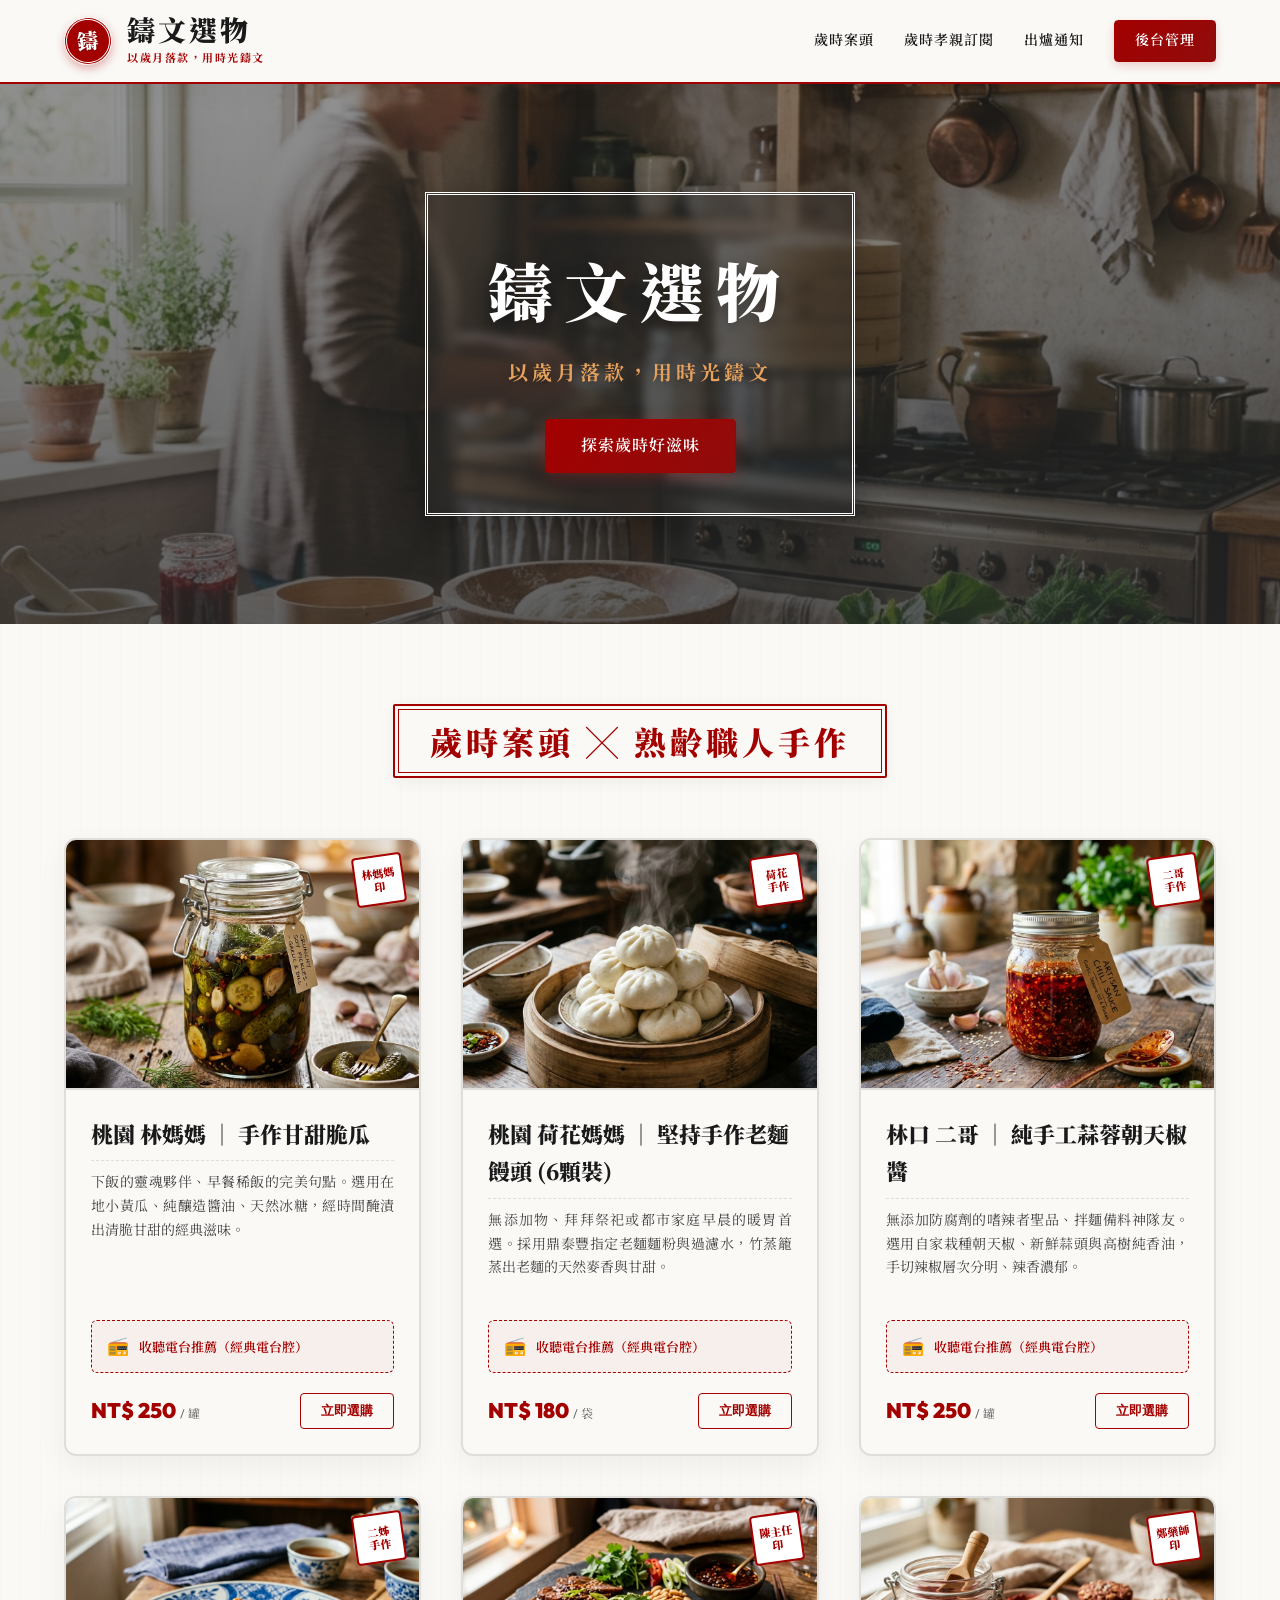
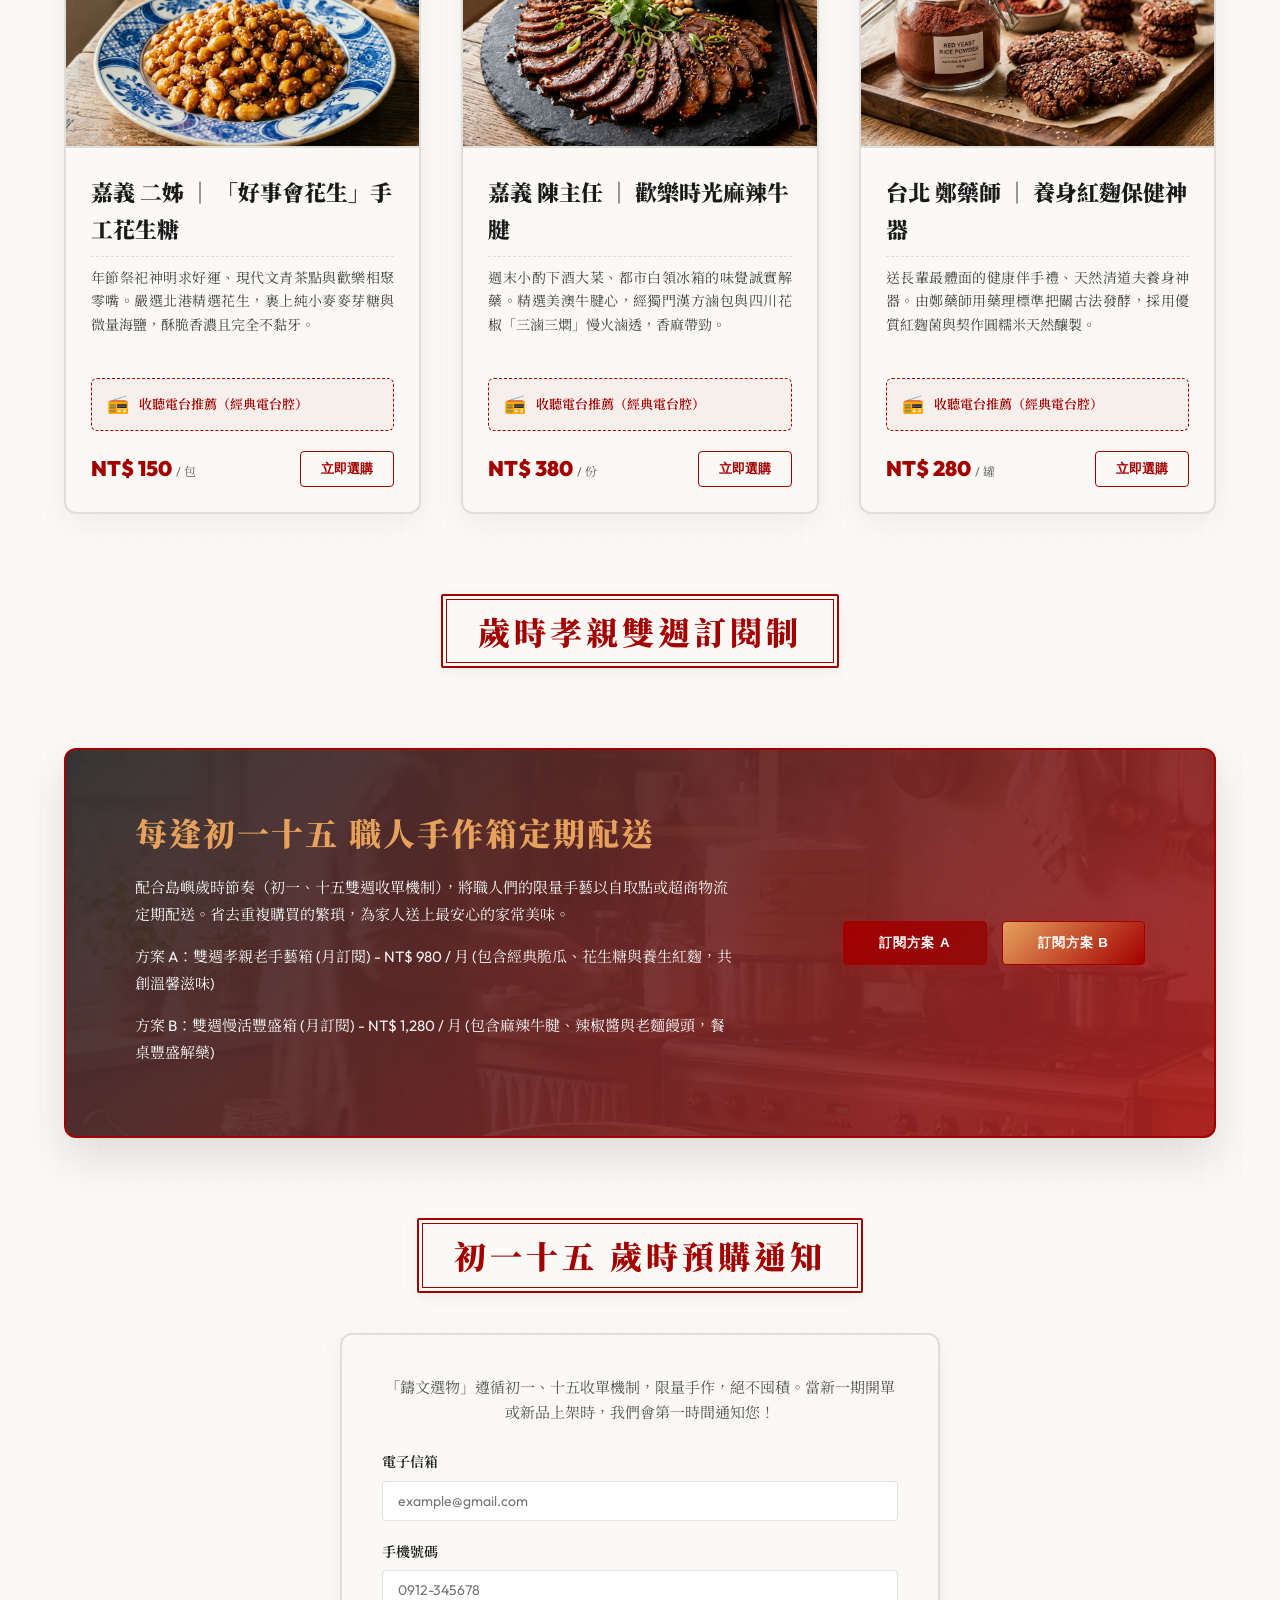
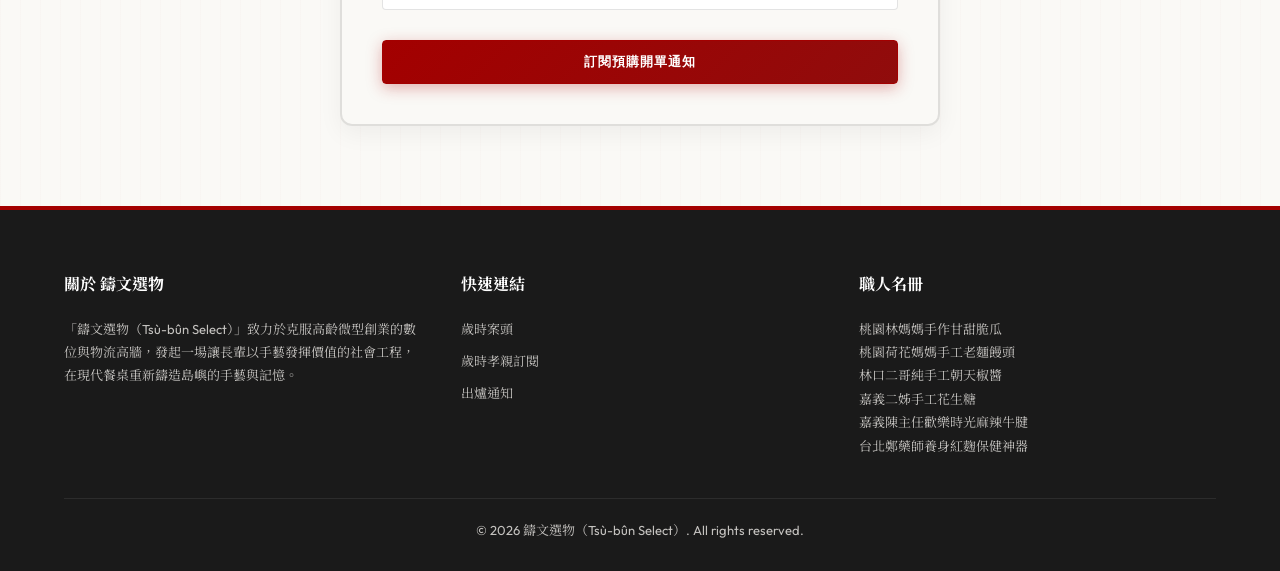
==== commit e4b1ec20: "style: rename Ying-Xue buns to He-Hua buns and update audio filename" ====
--- a/static/index.html
+++ b/static/index.html
@@ -64,20 +64,20 @@
             <!-- Product 2: Mrs. Ying-Xue Steamed Buns -->
             <div class="product-card">
                 <div class="product-img">
-                    <img src="images/buns.png" alt="桃園 映雪媽媽 ｜ 堅持手作老麵饅頭 (6顆裝)">
-                </div>
-                <div class="product-info">
-                    <h3>桃園 映雪媽媽 ｜ 堅持手作老麵饅頭 (6顆裝)</h3>
+                    <img src="images/buns.png" alt="桃園 荷花媽媽 ｜ 堅持手作老麵饅頭 (6顆裝)">
+                </div>
+                <div class="product-info">
+                    <h3>桃園 荷花媽媽 ｜ 堅持手作老麵饅頭 (6顆裝)</h3>
                     <p class="product-desc">無添加物、拜拜祭祀或都市家庭早晨的暖胃首選。採用鼎泰豐指定老麵麵粉與過濾水，竹蒸籠蒸出老麵的天然麥香與甘甜。</p>
-                    <div class="radio-broadcast-player" onclick="toggleRadioPlayer(this, 'yingxue_buns')">
+                    <div class="radio-broadcast-player" onclick="toggleRadioPlayer(this, 'hehua_buns')">
                         <span class="radio-player-icon">📻</span>
                         <span class="radio-player-text">收聽電台推薦（經典電台腔）</span>
                     </div>
                     <div class="product-meta">
                         <span class="product-price">NT$ 180 <span>/ 袋</span></span>
-                        <button class="btn-card" onclick="openOrderModal('桃園 映雪媽媽 ｜ 堅持手作老麵饅頭 (6顆裝)', 180, 'single')">立即選購</button>
-                    </div>
-                    <div class="artisan-seal">映雪<br>手作</div>
+                        <button class="btn-card" onclick="openOrderModal('桃園 荷花媽媽 ｜ 堅持手作老麵饅頭 (6顆裝)', 180, 'single')">立即選購</button>
+                    </div>
+                    <div class="artisan-seal">荷花<br>手作</div>
                 </div>
             </div>
             
@@ -222,7 +222,7 @@
             <div class="footer-col">
                 <h4>職人名冊</h4>
                 <p>桃園林媽媽手作甘甜脆瓜<br>
-                桃園映雪媽媽手工老麵饅頭<br>
+                桃園荷花媽媽手工老麵饅頭<br>
                 林口二哥純手工朝天椒醬<br>
                 嘉義二姊手工花生糖<br>
                 嘉義陳主任歡樂時光麻辣牛腱<br>
@@ -444,7 +444,7 @@
                     if (activePlayerEl !== element) return; // Guard
 
                     // Play BGM
-                    activeBgm = new Audio('audio/radio_bgm.wav');
+                    activeBgm = new Audio('audio/radio_bgm.m4a');
                     activeBgm.volume = 0.12;
                     activeBgm.loop = true;
                     await activeBgm.play();
